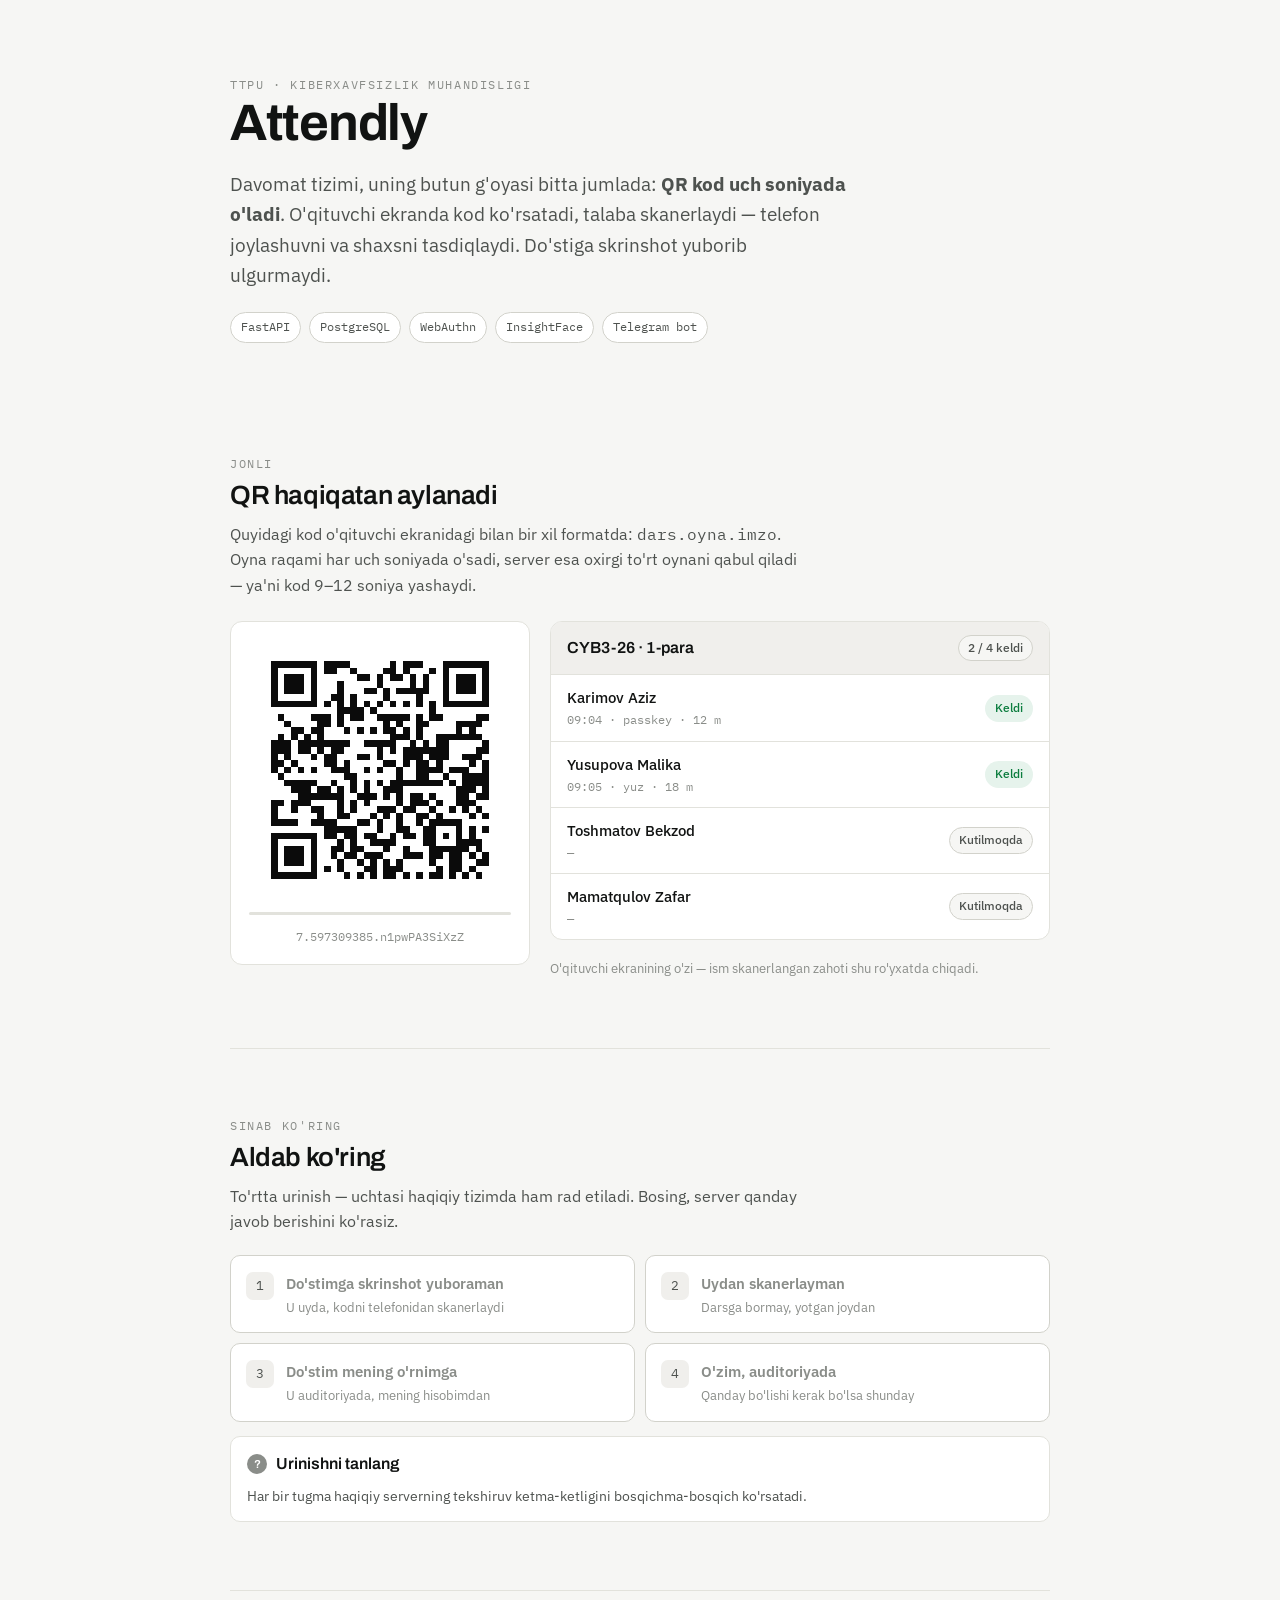
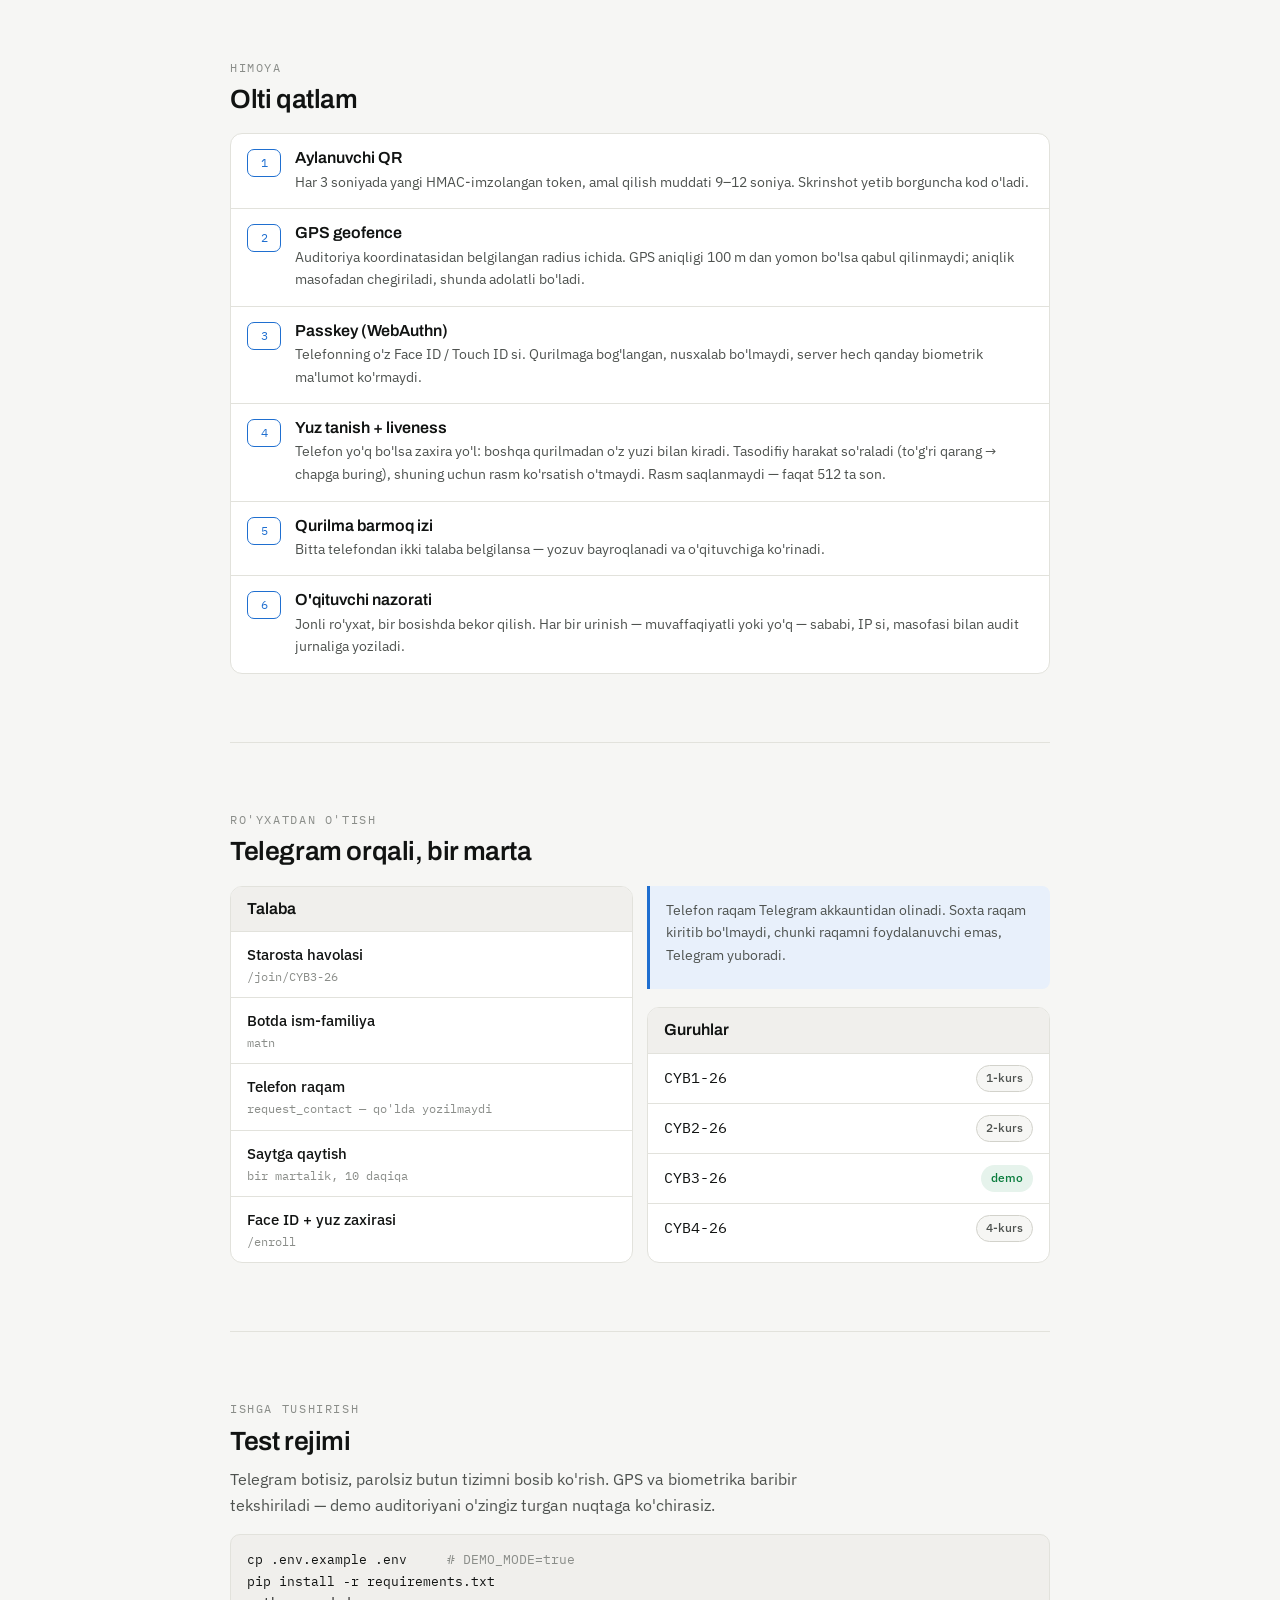
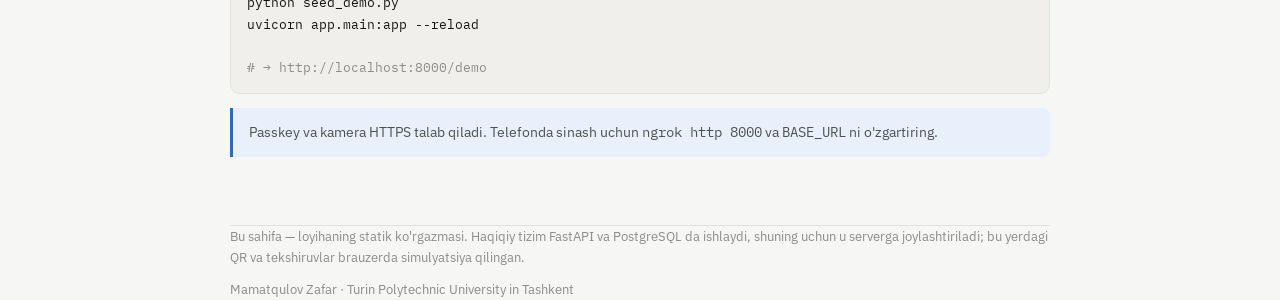
==== docs/index.html @ 2aa028c3 "docs: GitHub Pages uchun demo sahifa Statik ko'rgazma sahifa (docs/index.html): - aylanuvchi QR (seg" ====
<!doctype html>
<html lang="uz">
<head>
<meta charset="utf-8">
<meta name="viewport" content="width=device-width, initial-scale=1, viewport-fit=cover">
<meta name="theme-color" content="#1f6fd0">
<meta name="description" content="Attendly — TTPU davomat tizimi: har 3 soniyada yangilanadigan QR, GPS geofence, passkey va yuz tanish.">
<title>Attendly</title>
<link rel="preconnect" href="https://fonts.googleapis.com">
<link rel="preconnect" href="https://fonts.gstatic.com" crossorigin>
<link rel="stylesheet" href="https://fonts.googleapis.com/css2?family=Archivo:wght@500;600;700&family=IBM+Plex+Mono:wght@400;500&family=IBM+Plex+Sans:wght@400;500;600&display=swap">
<style>
/* Layout: bitta ustun, tik ritm keng; qahramon — tirik QR paneli */
:root{
  --bg:#f6f6f4; --surface:#ffffff; --sunken:#f0efec;
  --ink:#111312; --ink-2:#4e524f; --muted:#8a8d89;
  --line:#e2e2dc; --line-2:#d2d2cb;
  --accent:#1f6fd0; --accent-ink:#ffffff; --accent-soft:#e8f0fb;
  --ok:#0b7d3e; --warn:#a9700a; --bad:#c23131;
  --ok-soft:#e6f3ec; --warn-soft:#fbf2df; --bad-soft:#fbeaea;
  --display:'Archivo',system-ui,sans-serif;
  --body:'IBM Plex Sans',system-ui,sans-serif;
  --mono:'IBM Plex Mono',ui-monospace,monospace;
  --r:12px;
}
@media (prefers-color-scheme:dark){ :root:not([data-theme="light"]){
  color-scheme:dark;
  --bg:#101211; --surface:#191c1b; --sunken:#141716;
  --ink:#f3f4f2; --ink-2:#b6bab6; --muted:#878b87;
  --line:#2a2e2c; --line-2:#3a3f3c;
  --accent:#5ea2ec; --accent-ink:#0d1016; --accent-soft:#162332;
  --ok:#53c07f; --warn:#d9a53c; --bad:#e97070;
  --ok-soft:#14261c; --warn-soft:#272013; --bad-soft:#2a1818;
}}
:root[data-theme="dark"]{
  color-scheme:dark;
  --bg:#101211; --surface:#191c1b; --sunken:#141716;
  --ink:#f3f4f2; --ink-2:#b6bab6; --muted:#878b87;
  --line:#2a2e2c; --line-2:#3a3f3c;
  --accent:#5ea2ec; --accent-ink:#0d1016; --accent-soft:#162332;
  --ok:#53c07f; --warn:#d9a53c; --bad:#e97070;
  --ok-soft:#14261c; --warn-soft:#272013; --bad-soft:#2a1818;
}

*{box-sizing:border-box}
body{
  margin:0; background:var(--bg); color:var(--ink);
  font-family:var(--body); font-size:16px; line-height:1.6;
  -webkit-font-smoothing:antialiased;
}
.wrap{max-width:860px; margin:0 auto; padding-inline:20px; padding-block:0}
h1,h2,h3{font-family:var(--display); text-wrap:balance; margin:0; line-height:1.15}
h1{font-size:clamp(2.1rem,6vw,3.2rem); font-weight:700; letter-spacing:-.025em}
h2{font-size:clamp(1.3rem,3.4vw,1.65rem); font-weight:600; letter-spacing:-.015em}
h3{font-size:1rem; font-weight:600}
p{margin:0; color:var(--ink-2)}
a{color:var(--accent)}
.mono{font-family:var(--mono); font-variant-numeric:tabular-nums}

.eyebrow{
  font-family:var(--mono); font-size:.72rem; letter-spacing:.14em;
  text-transform:uppercase; color:var(--muted);
}
section{padding-block:clamp(40px,7vw,68px); border-top:1px solid var(--line)}
section:first-of-type{border-top:0}
.stack{display:grid; gap:18px}
.stack-sm{display:grid; gap:10px}

/* ---------- qahramon ---------- */
header.hero{padding-block:clamp(44px,8vw,76px) clamp(28px,5vw,44px)}
.hero .lede{font-size:clamp(1.02rem,2.3vw,1.18rem); max-width:56ch; margin-top:16px}
.tagstrip{display:flex; flex-wrap:wrap; gap:8px; margin-top:22px}
.tag{
  font-family:var(--mono); font-size:.74rem; padding:5px 10px;
  border:1px solid var(--line-2); border-radius:999px; color:var(--ink-2);
  background:var(--surface);
}

/* ---------- QR paneli ---------- */
.qrgrid{display:grid; gap:20px; grid-template-columns:1fr; align-items:start}
@media(min-width:720px){ .qrgrid{grid-template-columns:minmax(0,300px) minmax(0,1fr)} }
.qrcard{
  background:var(--surface); border:1px solid var(--line); border-radius:var(--r);
  padding:18px; display:grid; gap:12px; justify-items:center;
}
.qrbox{width:100%; max-width:260px; aspect-ratio:1; background:#fff; border-radius:8px; padding:8px}
.qrbox svg{width:100%; height:100%; display:block; shape-rendering:crispEdges}
.qrbox.dead{position:relative}
.qrbox.dead::after{
  content:"ESKIRGAN"; position:absolute; inset:0; display:grid; place-items:center;
  background:rgba(194,49,49,.92); color:#fff; border-radius:8px;
  font-family:var(--mono); font-size:.9rem; letter-spacing:.1em;
}
.ticker{width:100%; height:3px; background:var(--line); border-radius:2px; overflow:hidden}
.ticker i{display:block; height:100%; background:var(--accent); width:100%}
.tokenline{font-family:var(--mono); font-size:.76rem; color:var(--muted); word-break:break-all; text-align:center}

/* ---------- panel / qatorlar ---------- */
.panel{background:var(--surface); border:1px solid var(--line); border-radius:var(--r); overflow:hidden}
.panel-head{
  display:flex; align-items:center; justify-content:space-between; gap:12px;
  padding:13px 16px; border-bottom:1px solid var(--line); background:var(--sunken);
}
.panel-head h3{margin:0}
.rows{display:grid}
.row{
  display:flex; align-items:center; justify-content:space-between; gap:12px;
  padding:11px 16px; border-top:1px solid var(--line); font-size:.93rem;
}
.rows .row:first-child{border-top:0}
.row .who{min-width:0}
.row .who b{font-weight:500}
.row .sub{display:block; font-size:.76rem; color:var(--muted); font-family:var(--mono)}

.pill{
  font-size:.74rem; font-weight:500; padding:3px 9px; border-radius:999px;
  border:1px solid var(--line-2); color:var(--ink-2); background:var(--bg); white-space:nowrap;
}
.pill.ok{color:var(--ok); background:var(--ok-soft); border-color:transparent}
.pill.bad{color:var(--bad); background:var(--bad-soft); border-color:transparent}
.pill.warn{color:var(--warn); background:var(--warn-soft); border-color:transparent}

/* ---------- aldash simulyatori ---------- */
.tries{display:grid; gap:10px; grid-template-columns:1fr}
@media(min-width:620px){ .tries{grid-template-columns:1fr 1fr} }
.try{
  display:flex; gap:12px; align-items:flex-start; text-align:left; width:100%;
  padding:14px 15px; border:1px solid var(--line-2); border-radius:10px;
  background:var(--surface); color:var(--ink); font:inherit; cursor:pointer;
  transition:border-color .15s ease, background .15s ease;
}
.try:hover{border-color:var(--accent); background:var(--accent-soft)}
.try:disabled{opacity:.5; cursor:not-allowed}
.try:focus-visible{outline:2px solid var(--accent); outline-offset:2px}
.try .ico{
  flex:0 0 28px; height:28px; border-radius:7px; background:var(--sunken);
  display:grid; place-items:center; font-family:var(--mono); font-size:.8rem; color:var(--ink-2);
}
.try b{display:block; font-weight:600; font-size:.93rem}
.try span{display:block; font-size:.81rem; color:var(--muted); margin-top:2px}

.verdict{
  border-radius:10px; padding:14px 16px; border:1px solid var(--line);
  background:var(--surface); display:grid; gap:7px; min-height:84px;
}
.verdict .head{display:flex; align-items:center; gap:9px; font-weight:600; font-family:var(--display)}
.verdict .body{font-size:.9rem; color:var(--ink-2)}
.verdict .trace{font-family:var(--mono); font-size:.76rem; color:var(--muted)}
.verdict.ok{border-color:var(--ok); background:var(--ok-soft)}
.verdict.bad{border-color:var(--bad); background:var(--bad-soft)}
.verdict .head .mk{
  width:20px; height:20px; border-radius:50%; display:grid; place-items:center;
  font-size:.72rem; color:#fff; flex:0 0 20px;
}
.verdict.ok .mk{background:var(--ok)} .verdict.bad .mk{background:var(--bad)}

/* ---------- qatlamlar ---------- */
.layers{display:grid; gap:0; border:1px solid var(--line); border-radius:var(--r); overflow:hidden; background:var(--surface)}
.layer{display:grid; grid-template-columns:34px minmax(0,1fr); gap:14px; padding:15px 16px; border-top:1px solid var(--line)}
.layer:first-child{border-top:0}
.layer .n{
  font-family:var(--mono); font-size:.78rem; color:var(--accent);
  border:1px solid var(--accent); border-radius:7px; height:28px;
  display:grid; place-items:center;
}
.layer p{font-size:.88rem; margin-top:3px}

/* ---------- kod ---------- */
pre{
  margin:0; background:var(--sunken); border:1px solid var(--line); border-radius:10px;
  padding:14px 16px; overflow-x:auto; font-family:var(--mono); font-size:.82rem;
  line-height:1.65; color:var(--ink);
}
.note{
  border-left:3px solid var(--accent); background:var(--accent-soft);
  padding:13px 16px; border-radius:0 8px 8px 0; font-size:.89rem; color:var(--ink-2);
}
.grid2{display:grid; gap:14px; grid-template-columns:1fr}
@media(min-width:620px){ .grid2{grid-template-columns:1fr 1fr} }
footer{padding-block:34px 44px; border-top:1px solid var(--line); color:var(--muted); font-size:.84rem}
.sr{position:absolute; width:1px; height:1px; overflow:hidden; clip:rect(0 0 0 0)}
@media (prefers-reduced-motion:reduce){ *{transition-duration:.001ms !important; animation-duration:.001ms !important} }
</style>
</head>
<body>
<div class="wrap">

<header class="hero">
  <div class="eyebrow">TTPU · Kiberxavfsizlik muhandisligi</div>
  <h1>Attendly</h1>
  <p class="lede">Davomat tizimi, uning butun g'oyasi bitta jumlada: <b>QR kod uch soniyada
  o'ladi</b>. O'qituvchi ekranda kod ko'rsatadi, talaba skanerlaydi — telefon joylashuvni
  va shaxsni tasdiqlaydi. Do'stiga skrinshot yuborib ulgurmaydi.</p>
  <div class="tagstrip">
    <span class="tag">FastAPI</span>
    <span class="tag">PostgreSQL</span>
    <span class="tag">WebAuthn</span>
    <span class="tag">InsightFace</span>
    <span class="tag">Telegram bot</span>
  </div>
</header>

<section>
  <div class="eyebrow">Jonli</div>
  <h2 style="margin-top:8px">QR haqiqatan aylanadi</h2>
  <p style="margin-top:10px; max-width:58ch">Quyidagi kod o'qituvchi ekranidagi bilan bir xil
  formatda: <span class="mono">dars.oyna.imzo</span>. Oyna raqami har uch soniyada o'sadi,
  server esa oxirgi to'rt oynani qabul qiladi — ya'ni kod 9–12 soniya yashaydi.</p>

  <div class="qrgrid" style="margin-top:22px">
    <div class="qrcard">
      <div class="qrbox" id="qrbox"></div>
      <div class="ticker"><i id="ticker"></i></div>
      <div class="tokenline" id="tokenline">—</div>
    </div>

    <div class="stack">
      <div class="panel">
        <div class="panel-head">
          <h3>CYB3-26 · 1-para</h3>
          <span class="pill" id="count">0 / 4 keldi</span>
        </div>
        <div class="rows" id="roster"></div>
      </div>
      <p style="font-size:.84rem; color:var(--muted)">
        O'qituvchi ekranining o'zi — ism skanerlangan zahoti shu ro'yxatda chiqadi.
      </p>
    </div>
  </div>
</section>

<section>
  <div class="eyebrow">Sinab ko'ring</div>
  <h2 style="margin-top:8px">Aldab ko'ring</h2>
  <p style="margin-top:10px; max-width:58ch">To'rtta urinish — uchtasi haqiqiy tizimda ham
  rad etiladi. Bosing, server qanday javob berishini ko'rasiz.</p>

  <div class="tries" style="margin-top:20px">
    <button class="try" data-try="shot">
      <span class="ico">1</span>
      <span><b>Do'stimga skrinshot yuboraman</b>
      <span>U uyda, kodni telefonidan skanerlaydi</span></span>
    </button>
    <button class="try" data-try="home">
      <span class="ico">2</span>
      <span><b>Uydan skanerlayman</b>
      <span>Darsga bormay, yotgan joydan</span></span>
    </button>
    <button class="try" data-try="friend">
      <span class="ico">3</span>
      <span><b>Do'stim mening o'rnimga</b>
      <span>U auditoriyada, mening hisobimdan</span></span>
    </button>
    <button class="try" data-try="real">
      <span class="ico">4</span>
      <span><b>O'zim, auditoriyada</b>
      <span>Qanday bo'lishi kerak bo'lsa shunday</span></span>
    </button>
  </div>

  <div class="verdict" id="verdict" style="margin-top:14px">
    <div class="head"><span class="mk" style="background:var(--muted)">?</span>
      Urinishni tanlang</div>
    <div class="body">Har bir tugma haqiqiy serverning tekshiruv ketma-ketligini
      bosqichma-bosqich ko'rsatadi.</div>
  </div>
</section>

<section>
  <div class="eyebrow">Himoya</div>
  <h2 style="margin-top:8px">Olti qatlam</h2>
  <div class="layers" style="margin-top:18px">
    <div class="layer"><span class="n">1</span><div>
      <h3>Aylanuvchi QR</h3>
      <p>Har 3 soniyada yangi HMAC-imzolangan token, amal qilish muddati 9–12 soniya.
      Skrinshot yetib borguncha kod o'ladi.</p></div></div>
    <div class="layer"><span class="n">2</span><div>
      <h3>GPS geofence</h3>
      <p>Auditoriya koordinatasidan belgilangan radius ichida. GPS aniqligi 100 m dan
      yomon bo'lsa qabul qilinmaydi; aniqlik masofadan chegiriladi, shunda adolatli bo'ladi.</p></div></div>
    <div class="layer"><span class="n">3</span><div>
      <h3>Passkey (WebAuthn)</h3>
      <p>Telefonning o'z Face ID / Touch ID si. Qurilmaga bog'langan, nusxalab bo'lmaydi,
      server hech qanday biometrik ma'lumot ko'rmaydi.</p></div></div>
    <div class="layer"><span class="n">4</span><div>
      <h3>Yuz tanish + liveness</h3>
      <p>Telefon yo'q bo'lsa zaxira yo'l: boshqa qurilmadan o'z yuzi bilan kiradi.
      Tasodifiy harakat so'raladi (to'g'ri qarang → chapga buring), shuning uchun
      rasm ko'rsatish o'tmaydi. Rasm saqlanmaydi — faqat 512 ta son.</p></div></div>
    <div class="layer"><span class="n">5</span><div>
      <h3>Qurilma barmoq izi</h3>
      <p>Bitta telefondan ikki talaba belgilansa — yozuv bayroqlanadi va o'qituvchiga
      ko'rinadi.</p></div></div>
    <div class="layer"><span class="n">6</span><div>
      <h3>O'qituvchi nazorati</h3>
      <p>Jonli ro'yxat, bir bosishda bekor qilish. Har bir urinish — muvaffaqiyatli yoki
      yo'q — sababi, IP si, masofasi bilan audit jurnaliga yoziladi.</p></div></div>
  </div>
</section>

<section>
  <div class="eyebrow">Ro'yxatdan o'tish</div>
  <h2 style="margin-top:8px">Telegram orqali, bir marta</h2>
  <div class="grid2" style="margin-top:18px">
    <div class="panel">
      <div class="panel-head"><h3>Talaba</h3></div>
      <div class="rows">
        <div class="row"><span class="who"><b>Starosta havolasi</b>
          <span class="sub">/join/CYB3-26</span></span></div>
        <div class="row"><span class="who"><b>Botda ism-familiya</b>
          <span class="sub">matn</span></span></div>
        <div class="row"><span class="who"><b>Telefon raqam</b>
          <span class="sub">request_contact — qo'lda yozilmaydi</span></span></div>
        <div class="row"><span class="who"><b>Saytga qaytish</b>
          <span class="sub">bir martalik, 10 daqiqa</span></span></div>
        <div class="row"><span class="who"><b>Face ID + yuz zaxirasi</b>
          <span class="sub">/enroll</span></span></div>
      </div>
    </div>
    <div class="stack">
      <div class="note">Telefon raqam Telegram akkauntidan olinadi. Soxta raqam
        kiritib bo'lmaydi, chunki raqamni foydalanuvchi emas, Telegram yuboradi.</div>
      <div class="panel">
        <div class="panel-head"><h3>Guruhlar</h3></div>
        <div class="rows">
          <div class="row"><span class="mono">CYB1-26</span><span class="pill">1-kurs</span></div>
          <div class="row"><span class="mono">CYB2-26</span><span class="pill">2-kurs</span></div>
          <div class="row"><span class="mono">CYB3-26</span><span class="pill ok">demo</span></div>
          <div class="row"><span class="mono">CYB4-26</span><span class="pill">4-kurs</span></div>
        </div>
      </div>
    </div>
  </div>
</section>

<section>
  <div class="eyebrow">Ishga tushirish</div>
  <h2 style="margin-top:8px">Test rejimi</h2>
  <p style="margin-top:10px; max-width:58ch">Telegram botisiz, parolsiz butun tizimni
  bosib ko'rish. GPS va biometrika baribir tekshiriladi — demo auditoriyani o'zingiz
  turgan nuqtaga ko'chirasiz.</p>
  <pre style="margin-top:16px">cp .env.example .env     <span style="color:var(--muted)"># DEMO_MODE=true</span>
pip install -r requirements.txt
python seed_demo.py
uvicorn app.main:app --reload

<span style="color:var(--muted)"># → http://localhost:8000/demo</span></pre>
  <div class="note" style="margin-top:14px">
    Passkey va kamera HTTPS talab qiladi. Telefonda sinash uchun
    <span class="mono">ngrok http 8000</span> va <span class="mono">BASE_URL</span> ni
    o'zgartiring.
  </div>
</section>

<footer class="wrap" style="padding-inline:0">
  <p style="color:var(--muted)">Bu sahifa — loyihaning statik ko'rgazmasi. Haqiqiy tizim
  FastAPI va PostgreSQL da ishlaydi, shuning uchun u serverga joylashtiriladi;
  bu yerdagi QR va tekshiruvlar brauzerda simulyatsiya qilingan.</p>
  <p style="margin-top:10px; color:var(--muted)">Mamatqulov Zafar · Turin Polytechnic
  University in Tashkent</p>
</footer>

</div>

<script>
/* ---------- QR aylanishi ---------- */
const FRAMES = [{"t":"7.597309385.n1pwPA3SiXzZ","s":"<svg xmlns=\"http://www.w3.org/2000/svg\" viewBox=\"0 0 370 370\"><g transform=\"scale(10)\"><path fill=\"#fff\" d=\"M0 0h37v37h-37z\"/><path stroke=\"#0b0b0b\" d=\"M2 2.5h7m1 0h4m6 0h1m1 0h3m3 0h7m-33 1h1m5 0h1m1 0h2m2 0h1m4 0h2m1 0h1m3 0h1m1 0h1m5 0h1m-33 1h1m1 0h3m1 0h1m6 0h2m1 0h1m1 0h2m1 0h1m1 0h1m2 0h1m1 0h3m1 0h1m-33 1h1m1 0h3m1 0h1m3 0h1m5 0h1m4 0h1m1 0h1m2 0h1m1 0h3m1 0h1m-33 1h1m1 0h3m1 0h1m3 0h1m3 0h2m1 0h1m1 0h5m2 0h1m1 0h3m1 0h1m-33 1h1m5 0h1m2 0h2m1 0h1m4 0h1m4 0h1m3 0h1m5 0h1m-33 1h7m1 0h1m1 0h1m1 0h1m1 0h1m1 0h1m1 0h1m1 0h1m1 0h1m1 0h1m1 0h7m-23 1h4m1 0h1m8 0h1m-24 1h1m4 0h3m1 0h1m1 0h2m2 0h5m1 0h1m1 0h2m5 0h2m-31 1h1m4 0h2m1 0h1m6 0h1m1 0h1m2 0h2m4 0h4m-29 1h2m1 0h2m3 0h1m1 0h1m1 0h1m1 0h2m1 0h1m1 0h1m5 0h1m1 0h1m-30 1h1m1 0h1m1 0h1m1 0h1m10 0h3m1 0h1m2 0h7m-32 1h3m1 0h8m2 0h5m2 0h1m1 0h1m1 0h2m5 0h1m-33 1h3m1 0h2m1 0h1m1 0h2m5 0h1m1 0h1m1 0h7m4 0h2m-33 1h1m1 0h1m3 0h1m1 0h2m3 0h2m1 0h1m3 0h3m1 0h3m2 0h3m-32 1h2m1 0h1m4 0h2m1 0h1m5 0h2m1 0h1m1 0h2m1 0h1m4 0h1m1 0h1m-33 1h1m1 0h1m1 0h1m1 0h1m2 0h3m2 0h1m1 0h1m2 0h1m2 0h4m1 0h3m2 0h1m-32 1h1m9 0h2m6 0h1m2 0h2m2 0h1m2 0h4m-31 1h5m2 0h1m2 0h1m1 0h1m1 0h1m1 0h8m1 0h1m1 0h4m-30 1h3m1 0h2m1 0h1m1 0h1m1 0h1m2 0h3m8 0h3m1 0h1m-29 1h7m2 0h3m1 0h1m1 0h1m1 0h2m1 0h1m3 0h2m1 0h2m-33 1h2m1 0h3m4 0h1m1 0h1m1 0h1m4 0h1m1 0h3m1 0h1m2 0h3m-31 1h1m2 0h1m2 0h2m2 0h1m1 0h1m3 0h3m1 0h2m2 0h1m2 0h1m1 0h1m1 0h1m-32 1h1m6 0h1m2 0h2m3 0h1m1 0h1m1 0h1m2 0h2m1 0h1m4 0h1m1 0h1m-33 1h4m2 0h4m3 0h2m1 0h1m2 0h1m2 0h1m1 0h5m-21 1h5m3 0h1m2 0h2m2 0h2m3 0h1m1 0h1m1 0h1m-33 1h7m1 0h2m1 0h2m1 0h2m2 0h1m1 0h2m1 0h2m1 0h1m1 0h1m1 0h1m-31 1h1m5 0h1m3 0h1m1 0h1m2 0h4m4 0h2m3 0h4m-32 1h1m1 0h3m1 0h1m2 0h2m1 0h2m3 0h1m2 0h1m3 0h6m1 0h1m-32 1h1m1 0h3m1 0h1m2 0h1m1 0h2m1 0h3m3 0h3m1 0h2m1 0h2m1 0h1m1 0h1m-33 1h1m1 0h3m1 0h1m3 0h1m2 0h1m1 0h1m1 0h1m1 0h1m4 0h1m2 0h2m2 0h2m-33 1h1m5 0h1m1 0h1m1 0h1m3 0h2m1 0h3m5 0h1m1 0h2m1 0h1m-31 1h7m4 0h1m1 0h1m1 0h1m1 0h2m1 0h1m1 0h1m1 0h2m1 0h1m1 0h1m1 0h1\"/></g></svg>"},{"t":"7.597309386.EsYcNBBilcPu","s":"<svg xmlns=\"http://www.w3.org/2000/svg\" viewBox=\"0 0 370 370\"><g transform=\"scale(10)\"><path fill=\"#fff\" d=\"M0 0h37v37h-37z\"/><path stroke=\"#0b0b0b\" d=\"M2 2.5h7m1 0h1m1 0h2m1 0h1m3 0h2m1 0h1m1 0h1m3 0h7m-33 1h1m5 0h1m1 0h2m2 0h1m5 0h1m1 0h1m3 0h1m1 0h1m5 0h1m-33 1h1m1 0h3m1 0h1m3 0h1m2 0h1m2 0h1m1 0h2m1 0h3m2 0h1m1 0h3m1 0h1m-33 1h1m1 0h3m1 0h1m2 0h2m1 0h3m1 0h2m3 0h1m1 0h1m2 0h1m1 0h3m1 0h1m-33 1h1m1 0h3m1 0h1m5 0h1m1 0h1m2 0h1m2 0h2m4 0h1m1 0h3m1 0h1m-33 1h1m5 0h1m2 0h2m4 0h1m1 0h1m2 0h1m1 0h1m3 0h1m5 0h1m-33 1h7m1 0h1m1 0h1m1 0h1m1 0h1m1 0h1m1 0h1m1 0h1m1 0h1m1 0h1m1 0h7m-23 1h2m1 0h1m2 0h1m2 0h1m3 0h2m-24 1h1m4 0h3m1 0h1m1 0h2m1 0h4m1 0h1m1 0h1m1 0h2m5 0h2m-33 1h1m1 0h1m4 0h2m1 0h1m2 0h1m5 0h1m2 0h2m4 0h4m-32 1h1m2 0h1m1 0h3m2 0h2m1 0h1m1 0h1m4 0h1m7 0h1m1 0h1m-28 1h2m2 0h1m1 0h2m2 0h1m5 0h2m1 0h1m2 0h7m-32 1h1m1 0h1m3 0h13m1 0h2m1 0h1m1 0h2m5 0h1m-33 1h1m1 0h1m1 0h2m3 0h2m1 0h1m3 0h1m1 0h4m1 0h1m1 0h2m4 0h2m-33 1h1m5 0h1m2 0h1m3 0h2m6 0h2m2 0h2m2 0h3m-32 1h3m5 0h2m2 0h1m2 0h1m1 0h2m3 0h1m2 0h1m4 0h1m1 0h1m-33 1h1m1 0h1m1 0h1m1 0h2m1 0h3m2 0h3m2 0h1m2 0h1m1 0h2m1 0h3m2 0h1m-33 1h2m2 0h1m4 0h1m1 0h3m5 0h1m1 0h3m2 0h1m2 0h4m-33 1h7m3 0h1m1 0h1m1 0h1m1 0h5m2 0h3m1 0h1m1 0h4m-32 1h1m1 0h2m2 0h3m2 0h2m3 0h1m1 0h1m8 0h3m1 0h1m-33 1h1m2 0h1m1 0h3m4 0h2m1 0h5m1 0h2m1 0h1m3 0h2m1 0h2m-33 1h1m2 0h3m1 0h1m2 0h3m6 0h1m1 0h2m2 0h1m2 0h3m-31 1h1m5 0h1m3 0h2m5 0h2m1 0h2m2 0h1m2 0h1m1 0h1m1 0h1m-32 1h1m1 0h2m4 0h1m1 0h1m4 0h1m1 0h1m4 0h2m1 0h1m4 0h1m1 0h1m-33 1h2m1 0h1m2 0h1m1 0h2m1 0h1m1 0h4m5 0h1m1 0h5m-21 1h1m1 0h4m2 0h2m1 0h2m2 0h2m3 0h1m1 0h1m1 0h1m-33 1h7m1 0h2m1 0h5m4 0h1m2 0h2m1 0h1m1 0h1m1 0h1m-31 1h1m5 0h1m3 0h1m1 0h2m1 0h2m1 0h1m3 0h3m3 0h4m-32 1h1m1 0h3m1 0h1m5 0h2m3 0h2m2 0h2m1 0h6m1 0h1m-32 1h1m1 0h3m1 0h1m2 0h2m1 0h1m1 0h3m2 0h3m2 0h2m1 0h2m1 0h1m1 0h1m-33 1h1m1 0h3m1 0h1m3 0h2m1 0h1m1 0h1m1 0h1m1 0h2m3 0h1m2 0h2m2 0h2m-33 1h1m5 0h1m1 0h1m1 0h1m1 0h1m1 0h2m1 0h3m5 0h1m1 0h2m1 0h1m-31 1h7m4 0h1m1 0h1m3 0h2m1 0h1m1 0h1m1 0h1m1 0h2m1 0h1m1 0h1\"/></g></svg>"},{"t":"7.597309387.dSFpSmFkl6To","s":"<svg xmlns=\"http://www.w3.org/2000/svg\" viewBox=\"0 0 370 370\"><g transform=\"scale(10)\"><path fill=\"#fff\" d=\"M0 0h37v37h-37z\"/><path stroke=\"#0b0b0b\" d=\"M2 2.5h7m1 0h1m1 0h2m5 0h2m1 0h3m3 0h7m-33 1h1m5 0h1m1 0h2m2 0h3m5 0h3m1 0h1m1 0h1m5 0h1m-33 1h1m1 0h3m1 0h1m3 0h1m2 0h2m1 0h1m1 0h2m1 0h1m1 0h1m2 0h1m1 0h3m1 0h1m-33 1h1m1 0h3m1 0h1m6 0h2m2 0h1m3 0h1m1 0h2m1 0h1m1 0h3m1 0h1m-33 1h1m1 0h3m1 0h1m3 0h3m1 0h1m1 0h3m1 0h3m3 0h1m1 0h3m1 0h1m-33 1h1m5 0h1m2 0h3m3 0h3m4 0h1m3 0h1m5 0h1m-33 1h7m1 0h1m1 0h1m1 0h1m1 0h1m1 0h1m1 0h1m1 0h1m1 0h1m1 0h1m1 0h7m-23 1h4m2 0h1m2 0h2m2 0h2m-24 1h1m4 0h3m1 0h1m1 0h2m1 0h4m1 0h1m1 0h1m1 0h2m5 0h2m-33 1h1m1 0h1m4 0h4m6 0h1m1 0h1m2 0h2m4 0h4m-32 1h1m2 0h2m1 0h2m3 0h1m3 0h1m1 0h1m2 0h2m6 0h1m1 0h1m-30 1h1m1 0h1m3 0h1m1 0h1m9 0h2m4 0h7m-31 1h2m3 0h3m2 0h3m1 0h1m1 0h2m2 0h1m1 0h1m1 0h2m5 0h1m-33 1h1m3 0h2m2 0h2m1 0h1m3 0h2m1 0h2m1 0h2m2 0h2m4 0h2m-33 1h1m1 0h1m3 0h1m1 0h2m1 0h6m4 0h2m1 0h3m2 0h3m-32 1h2m1 0h1m5 0h1m6 0h3m3 0h1m2 0h1m4 0h1m1 0h1m-33 1h1m1 0h1m1 0h1m1 0h1m2 0h2m3 0h3m2 0h1m2 0h1m1 0h2m1 0h3m2 0h1m-32 1h1m2 0h1m6 0h2m4 0h1m1 0h1m2 0h2m2 0h1m2 0h4m-32 1h6m2 0h1m2 0h2m2 0h2m1 0h2m1 0h4m1 0h1m1 0h4m-33 1h2m1 0h3m1 0h2m1 0h1m1 0h1m4 0h1m1 0h1m2 0h1m5 0h3m1 0h1m-33 1h2m2 0h4m1 0h2m1 0h8m2 0h1m1 0h1m3 0h2m1 0h2m-33 1h2m1 0h3m1 0h1m2 0h2m3 0h2m2 0h1m1 0h3m1 0h1m2 0h3m-31 1h1m1 0h2m2 0h1m1 0h1m1 0h1m4 0h4m1 0h2m2 0h1m2 0h1m1 0h1m1 0h1m-32 1h1m1 0h1m7 0h3m4 0h1m1 0h1m2 0h2m1 0h1m4 0h1m1 0h1m-33 1h2m1 0h1m2 0h4m3 0h4m5 0h1m1 0h5m-21 1h5m3 0h1m2 0h3m1 0h2m3 0h1m1 0h1m1 0h1m-33 1h7m1 0h1m2 0h2m1 0h2m2 0h1m1 0h5m1 0h1m1 0h1m1 0h1m-31 1h1m5 0h1m2 0h2m1 0h1m1 0h4m5 0h2m3 0h4m-32 1h1m1 0h3m1 0h1m2 0h1m7 0h2m2 0h2m1 0h6m1 0h1m-32 1h1m1 0h3m1 0h1m2 0h2m3 0h1m1 0h1m1 0h4m2 0h2m1 0h2m1 0h1m1 0h1m-33 1h1m1 0h3m1 0h1m3 0h1m1 0h2m1 0h1m1 0h1m1 0h2m3 0h1m2 0h2m2 0h2m-33 1h1m5 0h1m1 0h1m1 0h1m3 0h1m2 0h4m4 0h1m1 0h2m1 0h1m-31 1h7m4 0h1m1 0h1m3 0h2m1 0h1m1 0h1m1 0h4m1 0h1m1 0h1\"/></g></svg>"},{"t":"7.597309388.ZU0lNa6oJ7-o","s":"<svg xmlns=\"http://www.w3.org/2000/svg\" viewBox=\"0 0 370 370\"><g transform=\"scale(10)\"><path fill=\"#fff\" d=\"M0 0h37v37h-37z\"/><path stroke=\"#0b0b0b\" d=\"M2 2.5h7m1 0h1m4 0h2m1 0h4m1 0h1m1 0h1m2 0h7m-33 1h1m5 0h1m5 0h2m1 0h1m4 0h2m2 0h1m1 0h1m5 0h1m-33 1h1m1 0h3m1 0h1m7 0h1m1 0h1m2 0h1m1 0h1m1 0h1m2 0h1m1 0h3m1 0h1m-33 1h1m1 0h3m1 0h1m2 0h1m2 0h2m1 0h1m1 0h1m4 0h2m2 0h1m1 0h3m1 0h1m-33 1h1m1 0h3m1 0h1m1 0h1m1 0h3m3 0h4m1 0h1m1 0h2m1 0h1m1 0h3m1 0h1m-33 1h1m5 0h1m1 0h1m1 0h3m4 0h1m2 0h3m3 0h1m5 0h1m-33 1h7m1 0h1m1 0h1m1 0h1m1 0h1m1 0h1m1 0h1m1 0h1m1 0h1m1 0h1m1 0h7m-24 1h3m1 0h1m2 0h1m2 0h3m-21 1h7m2 0h4m2 0h3m1 0h1m1 0h1m1 0h1m2 0h2m3 0h1m-33 1h1m2 0h1m3 0h1m6 0h4m1 0h2m2 0h1m2 0h2m1 0h4m-30 1h2m1 0h2m1 0h1m1 0h1m1 0h1m1 0h1m1 0h1m2 0h3m5 0h1m1 0h1m-31 1h2m2 0h1m2 0h1m1 0h1m5 0h1m3 0h3m3 0h2m1 0h4m-32 1h1m2 0h1m2 0h1m3 0h1m1 0h1m2 0h1m2 0h5m5 0h2m1 0h1m-32 1h3m1 0h2m1 0h2m1 0h2m3 0h1m2 0h2m5 0h3m3 0h2m-33 1h1m5 0h2m1 0h1m1 0h1m1 0h4m4 0h2m1 0h3m2 0h3m-32 1h3m1 0h1m3 0h1m1 0h3m1 0h1m1 0h4m1 0h1m1 0h6m1 0h1m-31 1h1m1 0h1m1 0h1m1 0h1m2 0h3m2 0h3m2 0h1m2 0h4m1 0h3m2 0h1m-33 1h2m1 0h1m5 0h1m1 0h2m2 0h1m1 0h1m1 0h1m2 0h2m2 0h2m1 0h4m-32 1h1m1 0h1m2 0h3m2 0h2m5 0h1m3 0h1m1 0h1m1 0h3m1 0h1m-31 1h1m3 0h2m1 0h2m3 0h4m1 0h1m1 0h1m1 0h1m5 0h4m1 0h1m-32 1h1m1 0h1m1 0h4m1 0h1m4 0h5m2 0h1m5 0h2m1 0h2m-33 1h4m1 0h1m3 0h1m1 0h2m1 0h3m1 0h1m1 0h1m4 0h3m1 0h2m1 0h1m-33 1h1m5 0h2m2 0h3m3 0h3m1 0h2m2 0h1m2 0h1m1 0h1m1 0h1m-32 1h1m2 0h1m3 0h1m1 0h4m4 0h1m1 0h5m1 0h1m1 0h1m2 0h1m1 0h1m-33 1h1m2 0h4m2 0h2m4 0h1m1 0h1m1 0h2m2 0h7m1 0h2m-25 1h1m1 0h3m2 0h3m1 0h3m1 0h2m3 0h1m1 0h1m1 0h1m-33 1h7m1 0h8m2 0h1m1 0h2m1 0h2m1 0h1m1 0h1m1 0h1m-31 1h1m5 0h1m1 0h1m1 0h1m1 0h3m2 0h1m2 0h5m3 0h5m-33 1h1m1 0h3m1 0h1m1 0h1m3 0h2m3 0h2m5 0h6m1 0h1m-32 1h1m1 0h3m1 0h1m1 0h1m1 0h2m7 0h2m1 0h1m1 0h2m2 0h1m1 0h1m1 0h1m-33 1h1m1 0h3m1 0h1m1 0h1m5 0h3m5 0h6m1 0h1m-30 1h1m5 0h1m1 0h5m1 0h8m4 0h1m1 0h1m1 0h1m-31 1h7m6 0h1m3 0h2m1 0h1m1 0h1m1 0h1m2 0h1m1 0h1m1 0h1\"/></g></svg>"},{"t":"7.597309389.5iDTDaeWjbbn","s":"<svg xmlns=\"http://www.w3.org/2000/svg\" viewBox=\"0 0 370 370\"><g transform=\"scale(10)\"><path fill=\"#fff\" d=\"M0 0h37v37h-37z\"/><path stroke=\"#0b0b0b\" d=\"M2 2.5h7m1 0h1m1 0h1m2 0h1m1 0h1m2 0h3m1 0h2m2 0h7m-33 1h1m5 0h1m1 0h4m3 0h1m3 0h5m2 0h1m5 0h1m-33 1h1m1 0h3m1 0h1m1 0h1m1 0h1m2 0h1m1 0h1m2 0h3m1 0h2m2 0h1m1 0h3m1 0h1m-33 1h1m1 0h3m1 0h1m1 0h2m1 0h2m1 0h2m2 0h2m1 0h2m3 0h1m1 0h3m1 0h1m-33 1h1m1 0h3m1 0h1m1 0h3m6 0h3m6 0h1m1 0h3m1 0h1m-33 1h1m5 0h1m3 0h1m1 0h2m4 0h2m1 0h4m1 0h1m5 0h1m-33 1h7m1 0h1m1 0h1m1 0h1m1 0h1m1 0h1m1 0h1m1 0h1m1 0h1m1 0h1m1 0h7m-25 1h4m4 0h3m2 0h1m1 0h1m-23 1h2m1 0h1m1 0h2m1 0h1m2 0h4m1 0h2m2 0h1m1 0h2m1 0h1m1 0h5m-33 1h2m1 0h1m1 0h1m3 0h1m1 0h6m1 0h1m1 0h2m2 0h4m4 0h1m-33 1h3m1 0h1m1 0h4m1 0h1m2 0h1m1 0h2m8 0h2m2 0h1m1 0h1m-33 1h1m3 0h1m4 0h1m1 0h2m2 0h1m1 0h1m2 0h2m1 0h2m1 0h1m1 0h1m-27 1h5m1 0h2m2 0h2m4 0h3m3 0h1m1 0h2m1 0h1m1 0h2m-32 1h4m2 0h1m2 0h1m2 0h2m2 0h1m2 0h1m3 0h1m1 0h2m1 0h2m1 0h1m-33 1h1m2 0h2m1 0h3m1 0h1m1 0h2m2 0h1m3 0h1m4 0h1m1 0h6m-29 1h2m2 0h1m1 0h1m1 0h3m6 0h1m1 0h2m1 0h4m1 0h1m-32 1h1m1 0h2m2 0h1m1 0h1m2 0h1m7 0h3m2 0h3m2 0h1m-30 1h1m2 0h3m1 0h1m5 0h1m1 0h1m2 0h1m2 0h2m1 0h4m4 0h1m-33 1h1m1 0h1m3 0h2m1 0h10m1 0h1m3 0h1m5 0h1m1 0h1m-28 1h1m2 0h1m2 0h1m3 0h1m1 0h2m2 0h1m1 0h3m1 0h2m2 0h2m-32 1h4m1 0h3m1 0h1m3 0h1m1 0h1m1 0h4m4 0h2m1 0h1m1 0h1m-31 1h1m7 0h3m1 0h3m1 0h1m2 0h1m5 0h2m3 0h2m-33 1h1m2 0h2m1 0h1m1 0h2m1 0h1m2 0h2m1 0h2m3 0h1m1 0h1m1 0h1m1 0h2m1 0h2m-32 1h1m1 0h1m1 0h1m1 0h1m1 0h3m1 0h1m2 0h1m1 0h1m1 0h3m1 0h1m2 0h1m1 0h1m1 0h2m-33 1h1m1 0h1m2 0h2m1 0h1m5 0h4m3 0h9m1 0h1m-24 1h1m1 0h1m2 0h1m1 0h2m1 0h1m1 0h2m2 0h1m3 0h2m1 0h2m-33 1h7m1 0h7m1 0h2m4 0h3m1 0h1m1 0h1m1 0h1m1 0h1m-33 1h1m5 0h1m4 0h1m1 0h2m3 0h5m1 0h1m3 0h1m3 0h1m-33 1h1m1 0h3m1 0h1m1 0h2m2 0h4m1 0h1m3 0h1m2 0h6m1 0h2m-33 1h1m1 0h3m1 0h1m4 0h1m1 0h2m1 0h2m1 0h2m2 0h1m4 0h2m1 0h2m-33 1h1m1 0h3m1 0h1m1 0h4m4 0h1m4 0h1m1 0h3m2 0h2m2 0h1m-33 1h1m5 0h1m1 0h4m1 0h2m1 0h1m2 0h3m1 0h4m1 0h2m1 0h1m-32 1h7m2 0h3m1 0h6m2 0h1m2 0h3m1 0h2m1 0h2\"/></g></svg>"},{"t":"7.597309390.3ouYJ8FGWVjV","s":"<svg xmlns=\"http://www.w3.org/2000/svg\" viewBox=\"0 0 370 370\"><g transform=\"scale(10)\"><path fill=\"#fff\" d=\"M0 0h37v37h-37z\"/><path stroke=\"#0b0b0b\" d=\"M2 2.5h7m1 0h4m6 0h1m1 0h3m3 0h7m-33 1h1m5 0h1m1 0h1m3 0h3m2 0h2m1 0h1m1 0h1m1 0h1m1 0h1m5 0h1m-33 1h1m1 0h3m1 0h1m2 0h1m6 0h1m1 0h2m1 0h3m2 0h1m1 0h3m1 0h1m-33 1h1m1 0h3m1 0h1m2 0h1m10 0h1m2 0h1m2 0h1m1 0h3m1 0h1m-33 1h1m1 0h3m1 0h1m3 0h3m2 0h1m1 0h1m1 0h5m2 0h1m1 0h3m1 0h1m-33 1h1m5 0h1m2 0h3m5 0h1m4 0h1m3 0h1m5 0h1m-33 1h7m1 0h1m1 0h1m1 0h1m1 0h1m1 0h1m1 0h1m1 0h1m1 0h1m1 0h1m1 0h7m-23 1h1m1 0h2m1 0h1m3 0h2m2 0h1m-23 1h1m4 0h3m1 0h1m1 0h2m2 0h3m1 0h1m1 0h4m5 0h2m-31 1h1m1 0h1m2 0h2m1 0h1m2 0h1m5 0h1m1 0h3m4 0h4m-32 1h2m1 0h1m1 0h3m2 0h2m1 0h1m1 0h1m1 0h1m2 0h2m6 0h1m1 0h1m-31 1h2m1 0h3m1 0h1m5 0h1m4 0h3m1 0h1m2 0h7m-32 1h1m1 0h1m1 0h1m1 0h2m1 0h1m1 0h1m3 0h1m1 0h2m2 0h1m1 0h4m5 0h1m-33 1h2m1 0h3m1 0h3m1 0h2m2 0h1m2 0h1m1 0h2m1 0h1m1 0h2m4 0h2m-33 1h1m1 0h1m3 0h1m2 0h1m3 0h2m5 0h3m2 0h2m2 0h3m-32 1h3m4 0h3m1 0h2m3 0h4m2 0h4m4 0h1m1 0h1m-33 1h1m3 0h1m1 0h1m2 0h3m2 0h1m1 0h1m5 0h1m1 0h2m1 0h3m2 0h1m-32 1h1m9 0h2m4 0h1m1 0h1m1 0h3m2 0h1m2 0h4m-31 1h5m3 0h1m1 0h1m3 0h1m1 0h3m1 0h4m1 0h1m1 0h4m-32 1h1m1 0h1m3 0h2m3 0h1m5 0h2m5 0h1m2 0h3m1 0h1m-33 1h1m2 0h1m2 0h5m4 0h1m2 0h3m7 0h2m1 0h2m-33 1h3m1 0h1m5 0h3m2 0h2m4 0h1m1 0h3m2 0h3m-31 1h1m2 0h1m2 0h1m1 0h1m1 0h3m2 0h4m1 0h2m2 0h1m2 0h1m1 0h1m1 0h1m-32 1h1m2 0h1m3 0h1m2 0h3m2 0h1m1 0h1m1 0h2m1 0h2m1 0h1m4 0h1m1 0h1m-33 1h2m1 0h1m2 0h4m1 0h1m1 0h2m1 0h1m2 0h1m2 0h1m1 0h5m-21 1h5m3 0h1m2 0h3m1 0h2m3 0h1m1 0h1m1 0h1m-33 1h7m1 0h5m1 0h2m1 0h2m1 0h2m1 0h2m1 0h1m1 0h1m1 0h1m-31 1h1m5 0h1m2 0h2m1 0h2m1 0h2m1 0h1m3 0h3m3 0h4m-32 1h1m1 0h3m1 0h1m3 0h1m1 0h1m3 0h1m1 0h1m2 0h2m1 0h6m1 0h1m-32 1h1m1 0h3m1 0h1m2 0h4m3 0h1m1 0h1m1 0h2m2 0h2m1 0h2m1 0h1m1 0h1m-33 1h1m1 0h3m1 0h1m3 0h1m2 0h1m1 0h3m1 0h2m3 0h1m2 0h2m2 0h2m-33 1h1m5 0h1m1 0h1m1 0h3m1 0h1m1 0h5m6 0h2m1 0h1m-31 1h7m4 0h1m1 0h1m1 0h1m1 0h2m1 0h1m1 0h1m1 0h1m2 0h1m1 0h1m1 0h1\"/></g></svg>"},{"t":"7.597309391.JCCW9mA7pMra","s":"<svg xmlns=\"http://www.w3.org/2000/svg\" viewBox=\"0 0 370 370\"><g transform=\"scale(10)\"><path fill=\"#fff\" d=\"M0 0h37v37h-37z\"/><path stroke=\"#0b0b0b\" d=\"M2 2.5h7m2 0h3m5 0h2m1 0h3m3 0h7m-33 1h1m5 0h1m1 0h2m2 0h1m4 0h3m1 0h1m2 0h1m1 0h1m5 0h1m-33 1h1m1 0h3m1 0h1m6 0h2m3 0h1m2 0h1m1 0h1m2 0h1m1 0h3m1 0h1m-33 1h1m1 0h3m1 0h1m1 0h1m1 0h1m1 0h3m1 0h2m5 0h2m1 0h1m1 0h3m1 0h1m-33 1h1m1 0h3m1 0h1m1 0h1m7 0h1m1 0h2m1 0h3m2 0h1m1 0h3m1 0h1m-33 1h1m5 0h1m2 0h1m1 0h1m3 0h1m4 0h1m2 0h1m2 0h1m5 0h1m-33 1h7m1 0h1m1 0h1m1 0h1m1 0h1m1 0h1m1 0h1m1 0h1m1 0h1m1 0h1m1 0h7m-25 1h1m1 0h3m1 0h2m3 0h1m3 0h2m-24 1h1m1 0h4m1 0h1m3 0h1m2 0h1m1 0h2m1 0h1m3 0h3m1 0h2m1 0h1m-32 1h1m1 0h1m4 0h4m8 0h1m2 0h2m4 0h4m-32 1h1m1 0h2m2 0h3m1 0h1m3 0h2m1 0h2m3 0h2m2 0h1m1 0h3m1 0h1m-30 1h2m2 0h1m3 0h1m4 0h2m1 0h2m2 0h1m1 0h3m2 0h2m-31 1h3m2 0h2m1 0h1m1 0h5m1 0h2m1 0h1m1 0h5m5 0h1m-33 1h1m2 0h2m2 0h4m2 0h1m1 0h1m2 0h2m1 0h2m-23 1h2m1 0h2m1 0h2m1 0h2m1 0h1m1 0h3m2 0h1m1 0h1m2 0h1m1 0h1m1 0h3m-31 1h4m3 0h1m1 0h1m7 0h2m1 0h1m1 0h4m4 0h1m1 0h1m-33 1h1m3 0h8m4 0h2m2 0h1m1 0h1m1 0h5m-29 1h2m3 0h1m3 0h2m1 0h2m2 0h2m1 0h1m1 0h1m4 0h1m1 0h1m1 0h3m-33 1h1m1 0h2m2 0h1m5 0h2m2 0h10m1 0h1m1 0h4m-32 1h4m4 0h1m2 0h3m2 0h2m1 0h1m1 0h1m3 0h1m1 0h4m-31 1h1m4 0h1m1 0h1m1 0h1m1 0h1m1 0h2m1 0h2m1 0h1m3 0h2m3 0h1m2 0h1m-33 1h1m1 0h1m1 0h1m2 0h1m3 0h2m1 0h1m1 0h1m1 0h2m1 0h2m2 0h1m2 0h3m-31 1h1m1 0h2m1 0h2m3 0h2m2 0h3m1 0h1m2 0h1m1 0h2m1 0h2m3 0h2m-33 1h1m3 0h2m1 0h1m3 0h2m2 0h1m3 0h2m4 0h1m2 0h3m1 0h1m-33 1h4m2 0h1m1 0h2m3 0h2m1 0h1m2 0h1m2 0h1m1 0h5m-21 1h1m1 0h3m1 0h1m1 0h2m3 0h1m1 0h2m3 0h1m1 0h2m-32 1h7m3 0h3m1 0h4m1 0h3m1 0h2m1 0h1m1 0h1m1 0h2m-32 1h1m5 0h1m1 0h1m1 0h1m1 0h5m1 0h1m4 0h2m3 0h4m-32 1h1m1 0h3m1 0h1m1 0h7m1 0h2m3 0h8m2 0h2m-33 1h1m1 0h3m1 0h1m1 0h5m1 0h1m1 0h4m1 0h5m1 0h1m1 0h2m1 0h1m-33 1h1m1 0h3m1 0h1m3 0h1m1 0h2m3 0h1m1 0h1m4 0h1m2 0h2m2 0h2m-33 1h1m5 0h1m1 0h1m1 0h1m1 0h2m1 0h6m4 0h4m1 0h3m-33 1h7m3 0h2m3 0h6m3 0h1m2 0h3\"/></g></svg>"},{"t":"7.597309392.G6xxh9nADaZL","s":"<svg xmlns=\"http://www.w3.org/2000/svg\" viewBox=\"0 0 370 370\"><g transform=\"scale(10)\"><path fill=\"#fff\" d=\"M0 0h37v37h-37z\"/><path stroke=\"#0b0b0b\" d=\"M2 2.5h7m1 0h1m1 0h1m4 0h1m1 0h7m2 0h7m-33 1h1m5 0h1m1 0h1m2 0h1m2 0h2m3 0h3m1 0h1m2 0h1m5 0h1m-33 1h1m1 0h3m1 0h1m1 0h3m2 0h3m2 0h3m1 0h2m2 0h1m1 0h3m1 0h1m-33 1h1m1 0h3m1 0h1m1 0h4m1 0h1m1 0h1m1 0h4m1 0h1m1 0h1m1 0h1m1 0h3m1 0h1m-33 1h1m1 0h3m1 0h1m1 0h2m1 0h1m3 0h1m1 0h2m4 0h1m2 0h1m1 0h3m1 0h1m-33 1h1m5 0h1m3 0h1m1 0h2m2 0h1m1 0h6m2 0h1m5 0h1m-33 1h7m1 0h1m1 0h1m1 0h1m1 0h1m1 0h1m1 0h1m1 0h1m1 0h1m1 0h1m1 0h7m-25 1h5m2 0h5m1 0h1m2 0h1m-24 1h2m1 0h1m1 0h2m1 0h1m1 0h4m2 0h2m2 0h1m2 0h1m1 0h1m1 0h5m-33 1h2m1 0h3m5 0h2m1 0h3m1 0h1m1 0h1m3 0h4m4 0h1m-32 1h2m1 0h1m1 0h3m1 0h2m1 0h1m2 0h1m5 0h1m3 0h2m2 0h1m1 0h1m-32 1h1m3 0h1m5 0h3m1 0h1m1 0h1m2 0h2m1 0h2m1 0h1m1 0h1m-28 1h2m1 0h1m1 0h1m2 0h1m2 0h2m4 0h4m4 0h2m1 0h1m1 0h2m-32 1h2m1 0h1m3 0h1m1 0h5m2 0h1m2 0h1m5 0h2m1 0h2m1 0h1m-33 1h1m1 0h1m1 0h1m1 0h1m1 0h1m1 0h1m1 0h2m6 0h1m4 0h1m1 0h6m-31 1h1m1 0h2m4 0h1m2 0h2m1 0h1m2 0h3m2 0h1m1 0h4m1 0h1m-32 1h1m1 0h2m2 0h3m2 0h1m8 0h2m2 0h3m2 0h1m-27 1h3m1 0h1m7 0h1m1 0h2m3 0h1m1 0h4m4 0h1m-33 1h3m1 0h1m1 0h2m1 0h1m1 0h2m1 0h5m1 0h1m1 0h1m1 0h1m5 0h1m1 0h1m-29 1h1m3 0h4m1 0h1m1 0h1m1 0h2m2 0h1m1 0h2m2 0h2m2 0h2m-32 1h2m1 0h7m8 0h4m1 0h1m1 0h2m1 0h1m1 0h1m-30 1h2m3 0h3m1 0h10m1 0h3m1 0h2m3 0h2m-33 1h1m3 0h1m1 0h4m2 0h1m1 0h1m2 0h2m3 0h1m1 0h1m1 0h1m1 0h2m1 0h2m-32 1h3m1 0h1m3 0h2m1 0h2m1 0h2m1 0h2m1 0h2m1 0h1m2 0h1m1 0h1m1 0h2m-33 1h1m1 0h1m2 0h2m1 0h1m5 0h1m1 0h2m3 0h9m1 0h1m-24 1h1m1 0h1m4 0h2m1 0h1m1 0h1m3 0h1m3 0h2m1 0h2m-33 1h7m1 0h6m2 0h1m5 0h3m1 0h1m1 0h1m1 0h1m1 0h1m-33 1h1m5 0h1m3 0h2m1 0h1m3 0h6m1 0h1m3 0h1m3 0h1m-33 1h1m1 0h3m1 0h1m1 0h2m3 0h3m1 0h1m2 0h2m2 0h6m1 0h2m-33 1h1m1 0h3m1 0h1m6 0h1m3 0h4m2 0h1m4 0h2m1 0h2m-33 1h1m1 0h3m1 0h1m1 0h5m3 0h1m3 0h2m1 0h3m2 0h2m2 0h1m-33 1h1m5 0h1m1 0h3m2 0h2m1 0h1m3 0h2m1 0h3m2 0h2m1 0h1m-32 1h7m2 0h3m1 0h2m1 0h4m1 0h1m2 0h1m3 0h2m1 0h2\"/></g></svg>"}];
const ROTATE = 3000;
const qrbox = document.getElementById('qrbox');
const ticker = document.getElementById('ticker');
const tokenline = document.getElementById('tokenline');
let idx = 0, live = true;

function paintQR(){
  if(!live) return;
  const f = FRAMES[idx % FRAMES.length];
  qrbox.innerHTML = f.s;
  tokenline.textContent = f.t;
  ticker.style.transition = 'none';
  ticker.style.width = '100%';
  requestAnimationFrame(() => {
    ticker.style.transition = `width ${ROTATE}ms linear`;
    ticker.style.width = '0%';
  });
  idx++;
}
paintQR();
setInterval(paintQR, ROTATE);

/* ---------- ro'yxat ---------- */
const STUDENTS = [
  {name:'Karimov Aziz',      status:'present', meta:'09:04 · passkey · 12 m'},
  {name:'Yusupova Malika',   status:'present', meta:'09:05 · yuz · 18 m'},
  {name:'Toshmatov Bekzod',  status:'pending', meta:'—'},
  {name:'Mamatqulov Zafar',  status:'pending', meta:'—'},
];
const LABEL = {present:'Keldi', pending:'Kutilmoqda', rejected:'Bekor qilindi'};
const CLS   = {present:'ok',    pending:'',          rejected:'bad'};

function paintRoster(){
  document.getElementById('roster').innerHTML = STUDENTS.map(s => `
    <div class="row">
      <span class="who"><b>${s.name}</b><span class="sub">${s.meta}</span></span>
      <span class="pill ${CLS[s.status]}">${LABEL[s.status]}</span>
    </div>`).join('');
  const n = STUDENTS.filter(s => s.status === 'present').length;
  document.getElementById('count').textContent = `${n} / ${STUDENTS.length} keldi`;
}
paintRoster();

/* ---------- aldash simulyatori ---------- */
const verdict = document.getElementById('verdict');
const buttons = [...document.querySelectorAll('.try')];
const sleep = ms => new Promise(r => setTimeout(r, ms));

function render(kind, title, body, trace){
  verdict.className = 'verdict' + (kind ? ' ' + kind : '');
  verdict.innerHTML = `
    <div class="head"><span class="mk" style="${kind ? '' : 'background:var(--muted)'}">${
      kind === 'ok' ? '✓' : kind === 'bad' ? '✕' : '…'}</span>${title}</div>
    <div class="body">${body}</div>
    ${trace ? `<div class="trace">${trace}</div>` : ''}`;
}

const SCENARIOS = {
  shot: async () => {
    const stolen = FRAMES[(idx - 1 + FRAMES.length) % FRAMES.length].t;
    render('', 'Skrinshot olindi', 'Kod nusxalandi, do\'stingizga yuborilmoqda…',
      `token = ${stolen}`);
    await sleep(900);
    render('', 'Do\'stingiz ochdi', 'Telegramda ko\'rdi, skanerladi — 11 soniya o\'tdi.',
      `token = ${stolen}<br>oyna farqi = 4 → qabul chegarasi 4`);
    await sleep(1100);
    render('bad', 'Rad etildi — QR eskirgan',
      'Token oynasi serverning joriy oynasidan to\'rt qadam orqada. ' +
      'Kod allaqachon o\'lgan.',
      'HTTP 400 · token_expired<br>«QR kod eskirgan — ekrandagi yangi kodni skanerlang»');
  },

  home: async () => {
    render('', 'Joylashuv so\'ralmoqda', 'Brauzer GPS ni o\'qiyapti…', 'navigator.geolocation');
    await sleep(900);
    render('', 'Koordinata olindi', 'Server auditoriyagacha masofani hisoblayapti.',
      'lat 41.3100, lng 69.3010 · aniqlik 12 m');
    await sleep(900);
    render('bad', 'Rad etildi — juda uzoq',
      'Auditoriya A-301 dan 8 kilometr narida turibsiz. Geofence radiusi 120 metr.',
      'HTTP 403 · too_far · masofa ≈ 8025 m<br>«Siz auditoriyadan uzoqdasiz (~8025 m)»');
  },

  friend: async () => {
    render('', 'QR qabul qilindi', 'Do\'stingiz auditoriyada, kod yangi. GPS o\'tdi.',
      'masofa ≈ 14 m · OK');
    await sleep(900);
    render('', 'Shaxs tekshirilmoqda', 'Bu qurilmada sizning passkey\'ingiz yo\'q — ' +
      'tizim yuz tekshiruviga o\'tdi.', 'challenge: to\'g\'ri qarang → o\'ngga buring');
    await sleep(1200);
    render('bad', 'Rad etildi — yuz mos kelmadi',
      'Kadrdagi yuz sizning shablonimdan uzoq. Do\'stingiz o\'z yuzi bilan ' +
      'sizning davomatingizni belgilay olmaydi.',
      'HTTP 403 · face_mismatch · kosinus masofa 0.71 (chegara 0.38)<br>' +
      '«Yuz mos kelmadi — bu sizning akkauntingiz emas»');
  },

  real: async () => {
    const t = FRAMES[(idx - 1 + FRAMES.length) % FRAMES.length].t;
    render('', 'QR skanerlandi', 'Imzo to\'g\'ri, oyna yangi.', `token = ${t} · yosh 2s`);
    await sleep(800);
    render('', 'Joylashuv tasdiqlandi', 'A-301 dan 14 metr narida.',
      'masofa 14 m · radius 120 m · aniqlik 9 m');
    await sleep(800);
    render('', 'Face ID so\'ralmoqda', 'Telefoningiz imzolamoqda…', 'WebAuthn assertion');
    await sleep(1000);
    const me = STUDENTS.find(s => s.name === 'Mamatqulov Zafar');
    me.status = 'present';
    me.meta = new Date().toLocaleTimeString('uz-UZ',{hour:'2-digit',minute:'2-digit'})
      + ' · passkey · 14 m';
    paintRoster();
    render('ok', 'Davomat belgilandi',
      'Ismingiz o\'qituvchi ekranida paydo bo\'ldi — yuqoridagi ro\'yxatga qarang.',
      'HTTP 200 · method=passkey · flagged=false');
  },
};

buttons.forEach(b => b.addEventListener('click', async () => {
  buttons.forEach(x => x.disabled = true);
  try { await SCENARIOS[b.dataset.try](); }
  finally { buttons.forEach(x => x.disabled = false); }
}));
</script>
</body>
</html>
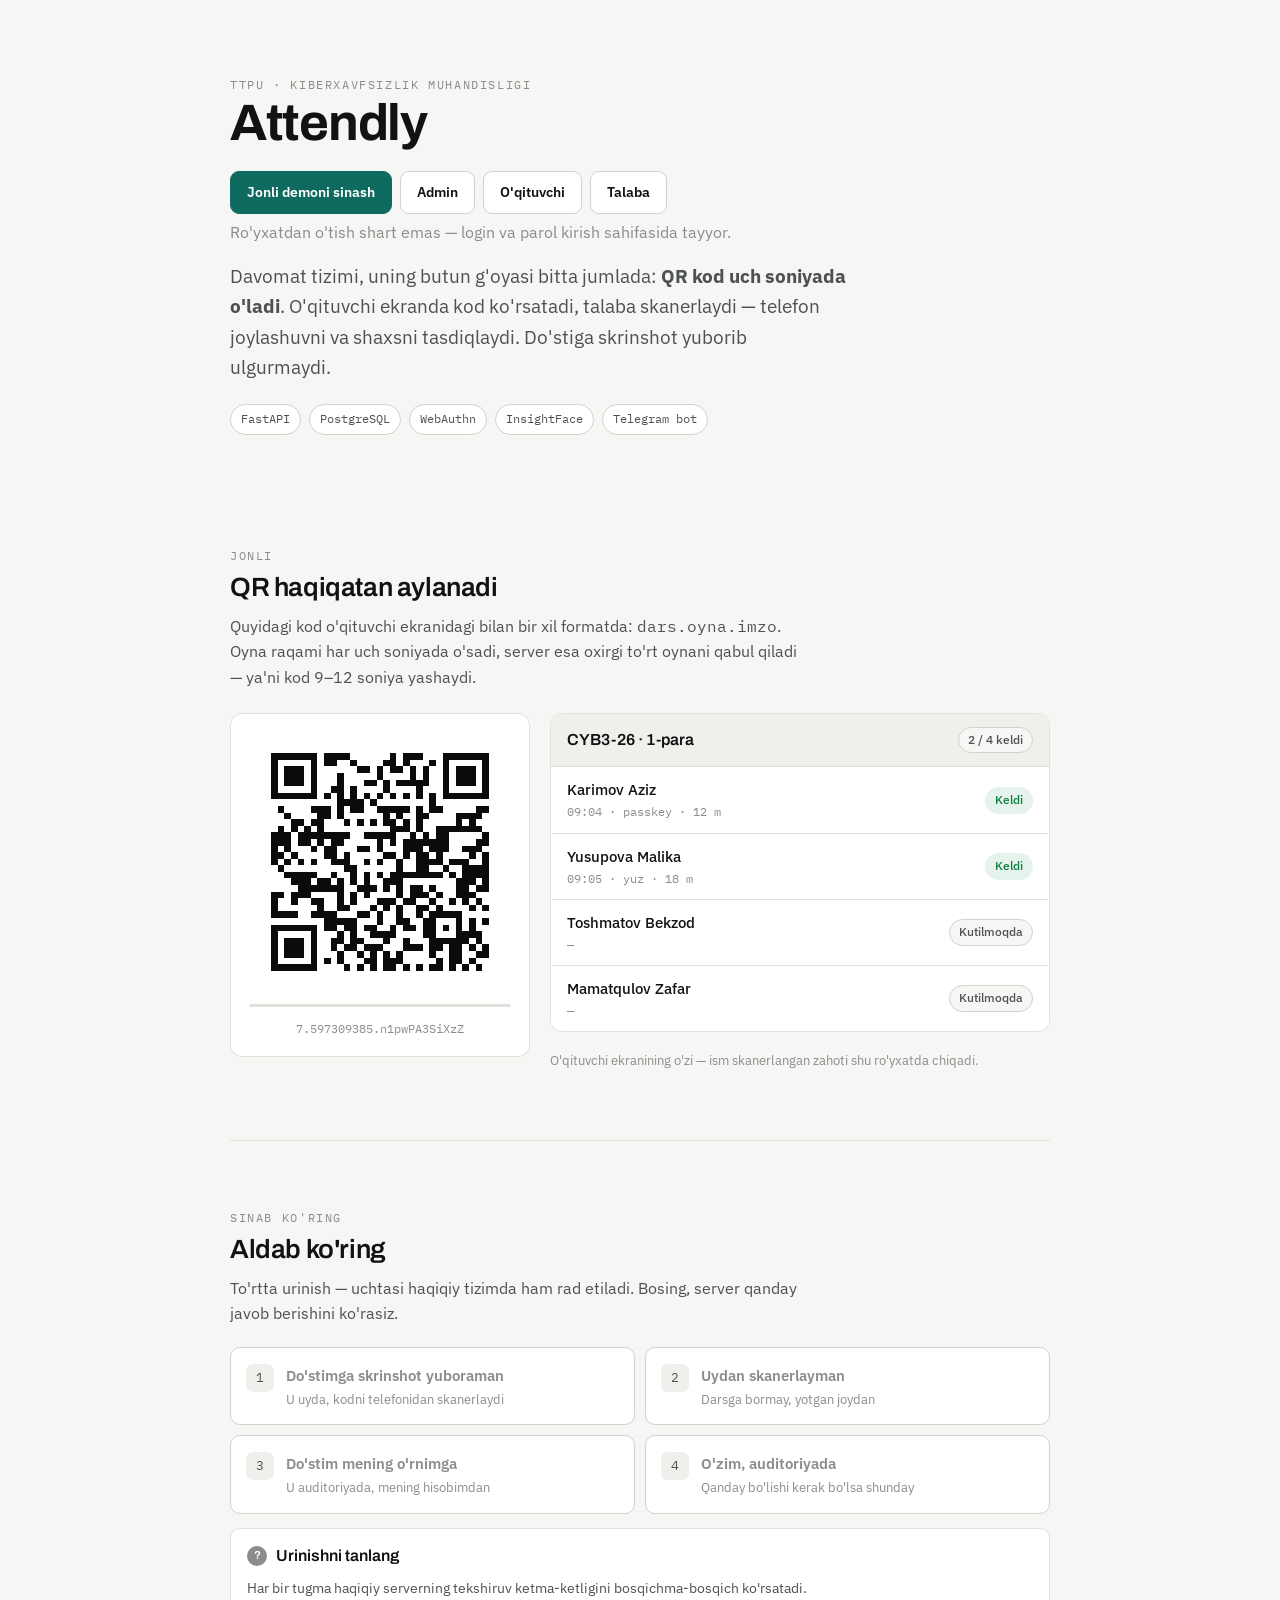
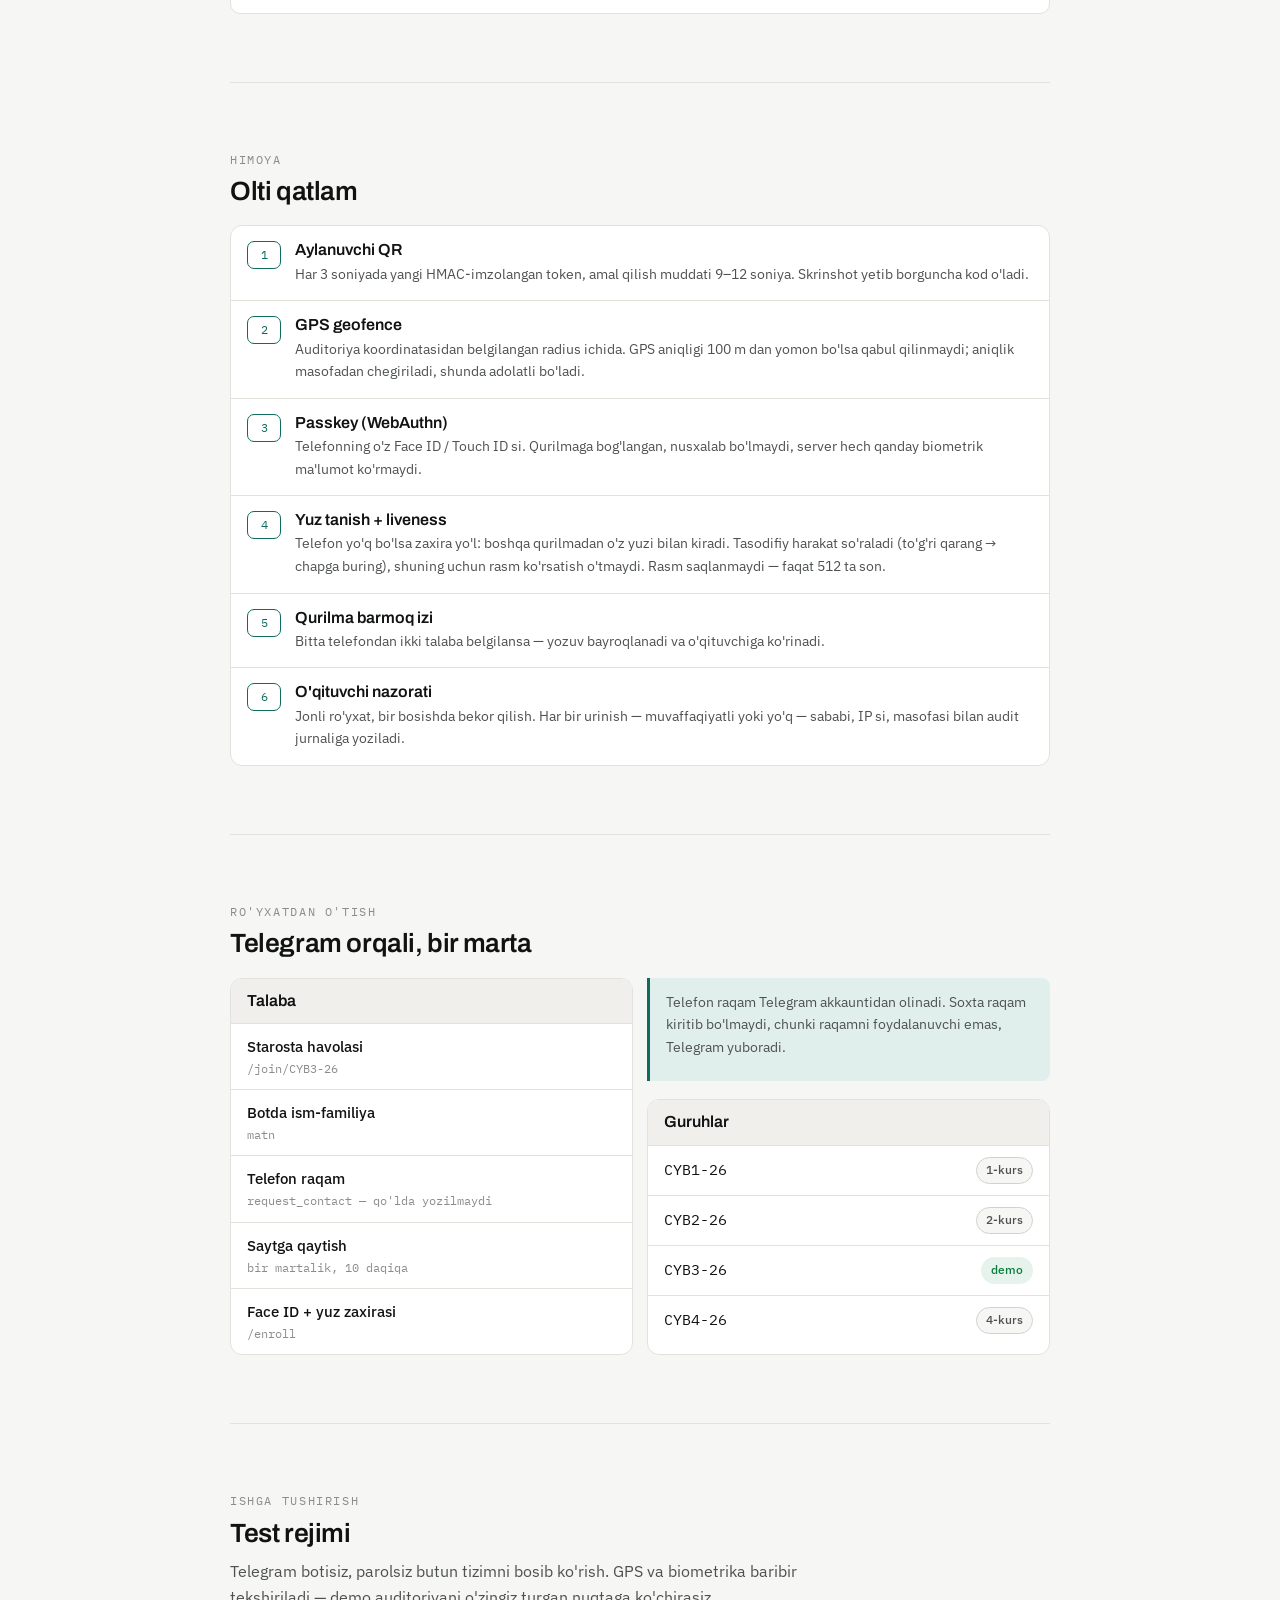
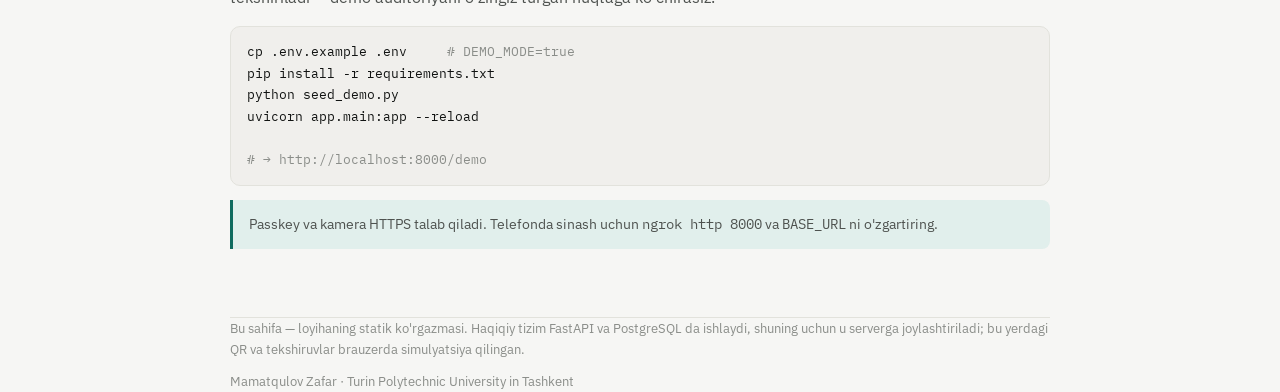
==== commit 569c728b: "Jonli demo: admin, o'qituvchi va talaba panellari; SECRET_KEY va X-Forwarded-For himoyasi Co-Authore" ====
--- a/docs/index.html
+++ b/docs/index.html
@@ -3,7 +3,7 @@
 <head>
 <meta charset="utf-8">
 <meta name="viewport" content="width=device-width, initial-scale=1, viewport-fit=cover">
-<meta name="theme-color" content="#1f6fd0">
+<meta name="theme-color" content="#0f6b5f">
 <meta name="description" content="Attendly — TTPU davomat tizimi: har 3 soniyada yangilanadigan QR, GPS geofence, passkey va yuz tanish.">
 <title>Attendly</title>
 <link rel="preconnect" href="https://fonts.googleapis.com">
@@ -15,7 +15,7 @@
   --bg:#f6f6f4; --surface:#ffffff; --sunken:#f0efec;
   --ink:#111312; --ink-2:#4e524f; --muted:#8a8d89;
   --line:#e2e2dc; --line-2:#d2d2cb;
-  --accent:#1f6fd0; --accent-ink:#ffffff; --accent-soft:#e8f0fb;
+  --accent:#0f6b5f; --accent-ink:#ffffff; --accent-soft:#e1efec;
   --ok:#0b7d3e; --warn:#a9700a; --bad:#c23131;
   --ok-soft:#e6f3ec; --warn-soft:#fbf2df; --bad-soft:#fbeaea;
   --display:'Archivo',system-ui,sans-serif;
@@ -28,7 +28,7 @@
   --bg:#101211; --surface:#191c1b; --sunken:#141716;
   --ink:#f3f4f2; --ink-2:#b6bab6; --muted:#878b87;
   --line:#2a2e2c; --line-2:#3a3f3c;
-  --accent:#5ea2ec; --accent-ink:#0d1016; --accent-soft:#162332;
+  --accent:#4fb5a3; --accent-ink:#0c1412; --accent-soft:#17302b;
   --ok:#53c07f; --warn:#d9a53c; --bad:#e97070;
   --ok-soft:#14261c; --warn-soft:#272013; --bad-soft:#2a1818;
 }}
@@ -37,7 +37,7 @@
   --bg:#101211; --surface:#191c1b; --sunken:#141716;
   --ink:#f3f4f2; --ink-2:#b6bab6; --muted:#878b87;
   --line:#2a2e2c; --line-2:#3a3f3c;
-  --accent:#5ea2ec; --accent-ink:#0d1016; --accent-soft:#162332;
+  --accent:#4fb5a3; --accent-ink:#0c1412; --accent-soft:#17302b;
   --ok:#53c07f; --warn:#d9a53c; --bad:#e97070;
   --ok-soft:#14261c; --warn-soft:#272013; --bad-soft:#2a1818;
 }
@@ -188,6 +188,12 @@
 <header class="hero">
   <div class="eyebrow">TTPU · Kiberxavfsizlik muhandisligi</div>
   <h1>Attendly</h1>
+  <div style="margin:18px 0 6px;display:flex;gap:8px;flex-wrap:wrap">
+    <a href="login.html" style="display:inline-block;padding:9px 16px;border-radius:9px;text-decoration:none;font-weight:600;font-size:14px;border:1px solid var(--line-2);background:var(--accent);color:var(--accent-ink);border-color:var(--accent)">Jonli demoni sinash</a>
+    <a href="admin/" style="display:inline-block;padding:9px 16px;border-radius:9px;text-decoration:none;font-weight:600;font-size:14px;border:1px solid var(--line-2);background:var(--surface);color:var(--ink)">Admin</a>
+    <a href="teacher/" style="display:inline-block;padding:9px 16px;border-radius:9px;text-decoration:none;font-weight:600;font-size:14px;border:1px solid var(--line-2);background:var(--surface);color:var(--ink)">O'qituvchi</a>
+    <a href="student/" style="display:inline-block;padding:9px 16px;border-radius:9px;text-decoration:none;font-weight:600;font-size:14px;border:1px solid var(--line-2);background:var(--surface);color:var(--ink)">Talaba</a></div>
+  <p class="sm" style="color:var(--muted)">Ro'yxatdan o'tish shart emas — login va parol kirish sahifasida tayyor.</p>
   <p class="lede">Davomat tizimi, uning butun g'oyasi bitta jumlada: <b>QR kod uch soniyada
   o'ladi</b>. O'qituvchi ekranda kod ko'rsatadi, talaba skanerlaydi — telefon joylashuvni
   va shaxsni tasdiqlaydi. Do'stiga skrinshot yuborib ulgurmaydi.</p>
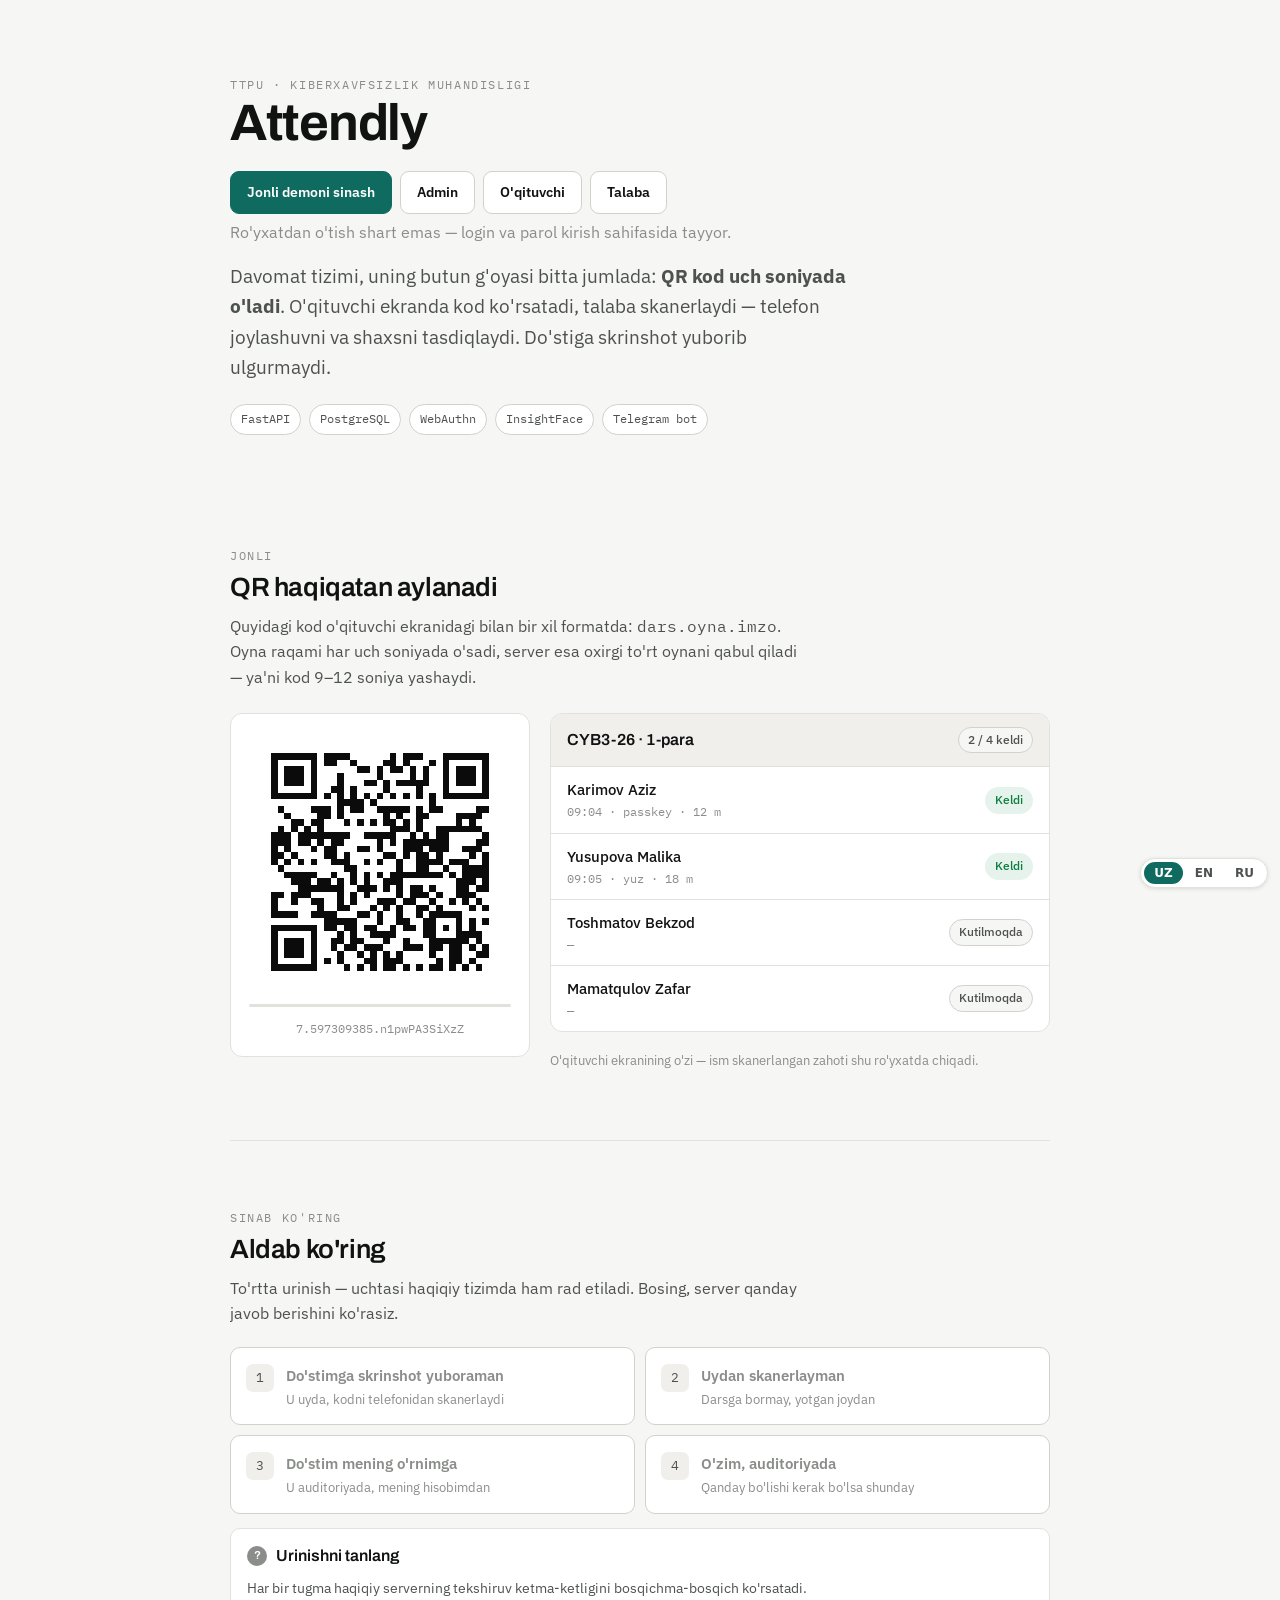
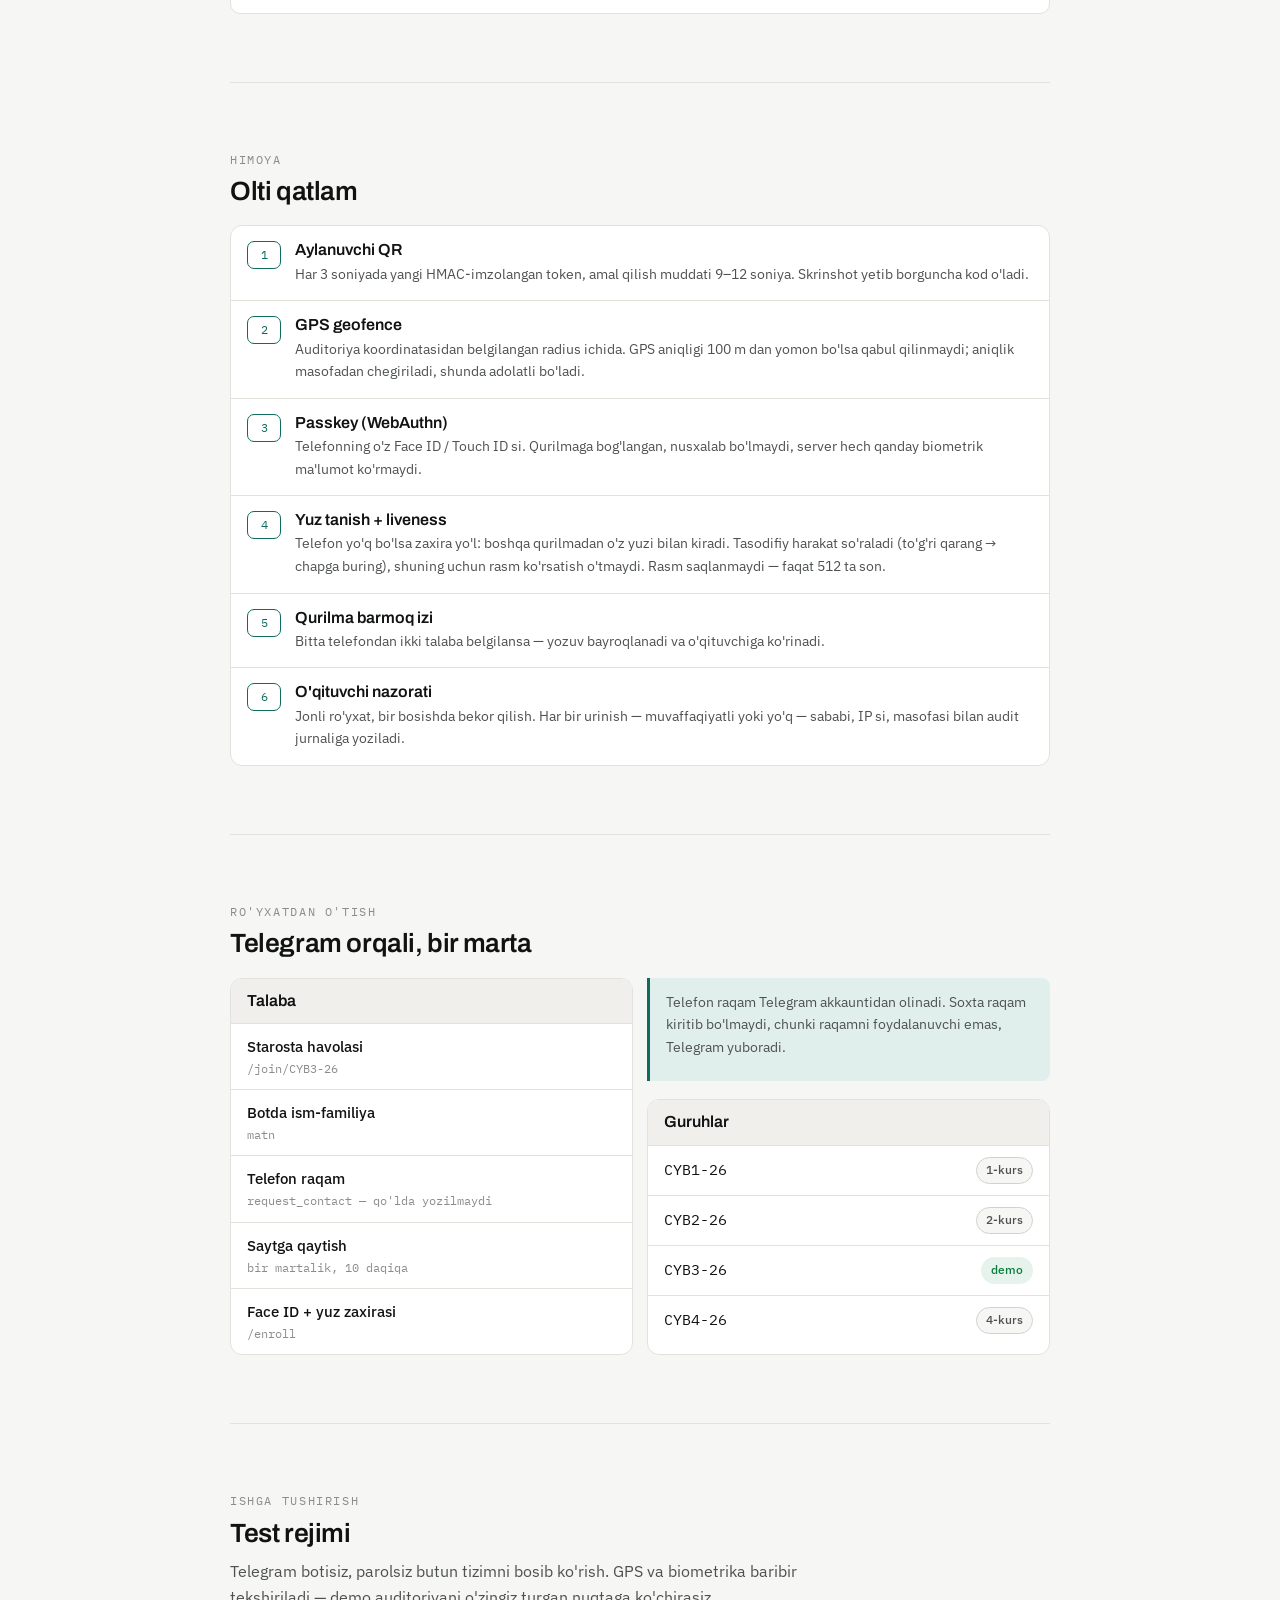
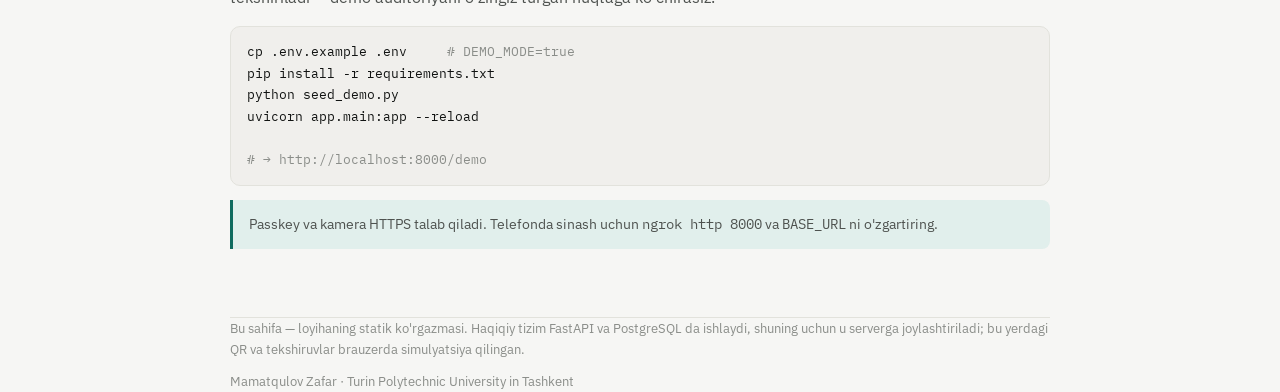
==== commit 68ac4b64: "3 til (uz/en/ru), admin: darslar va xona bandligi, bildirishnoma, chat, ro'yxatga olish; hisobotda '" ====
--- a/docs/index.html
+++ b/docs/index.html
@@ -494,5 +494,5 @@
   finally { buttons.forEach(x => x.disabled = false); }
 }));
 </script>
-</body>
+<script src="assets/i18n.js"></script></body>
 </html>
